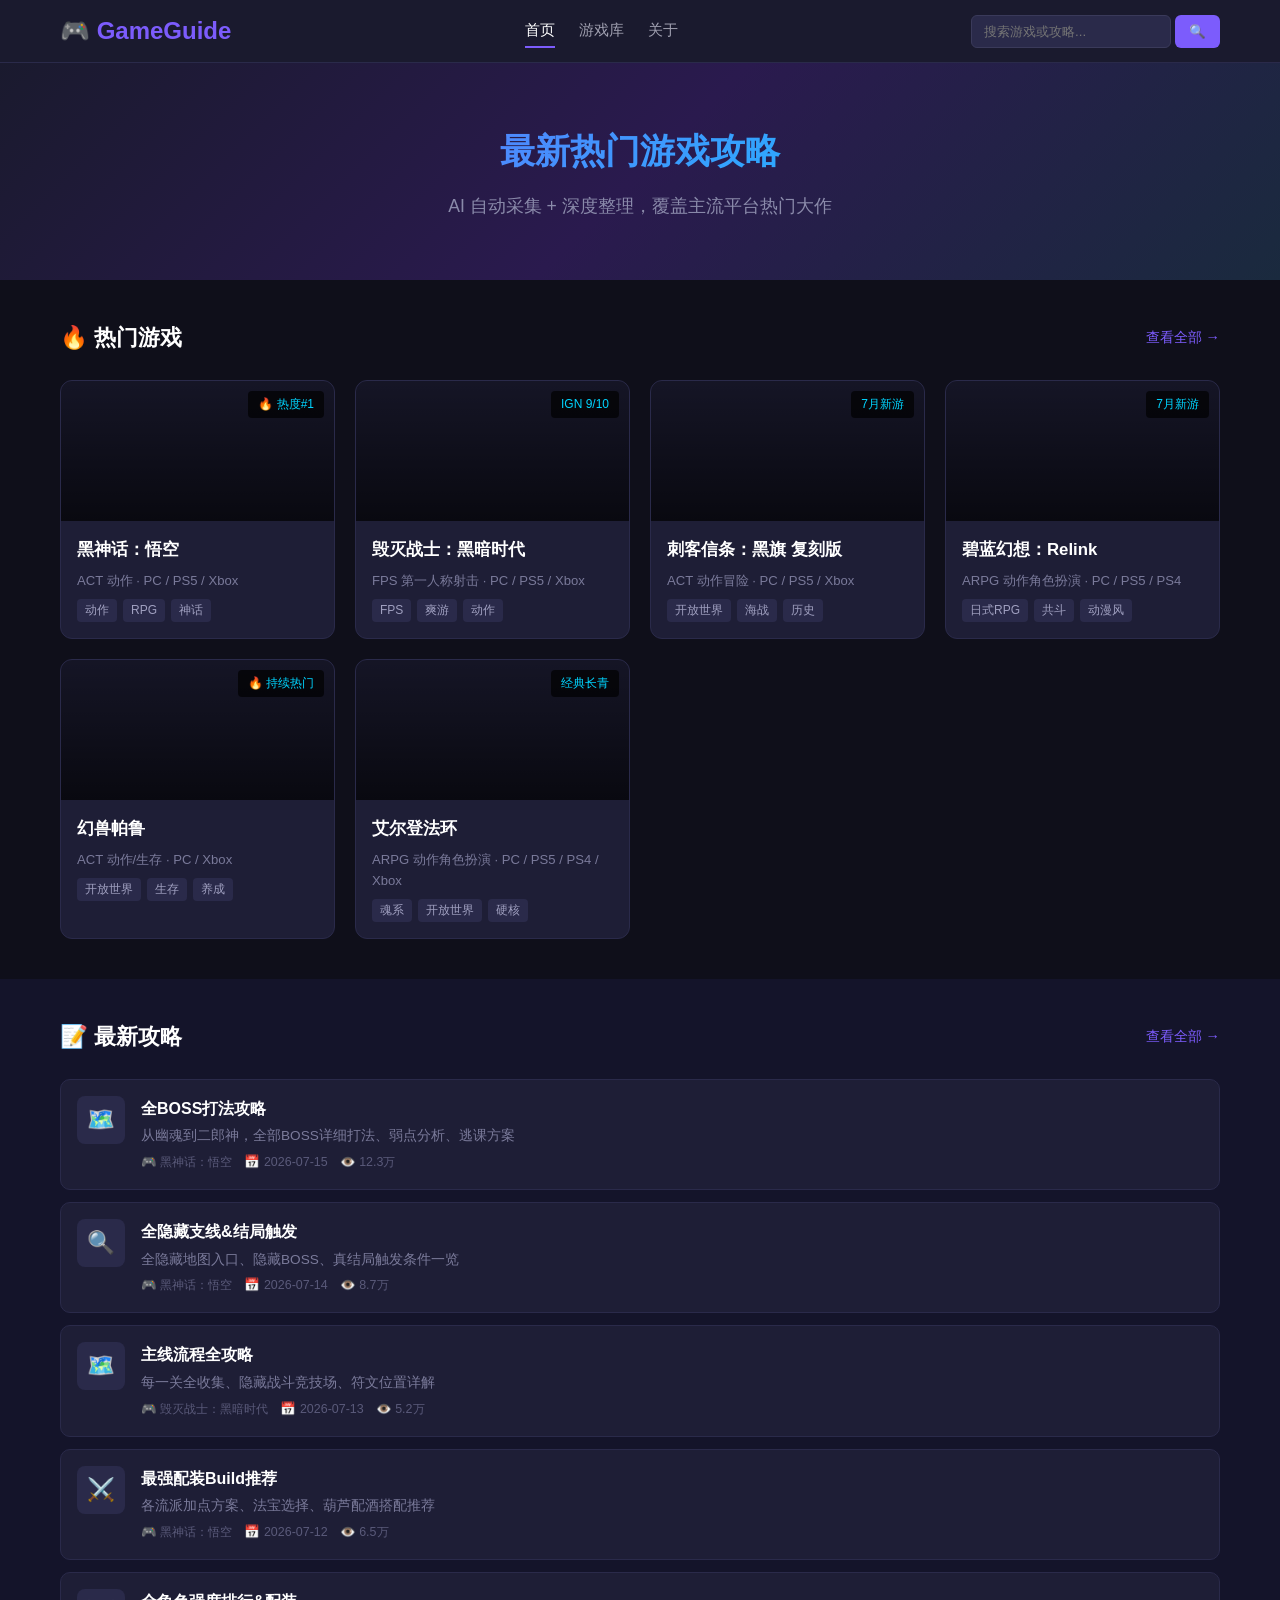
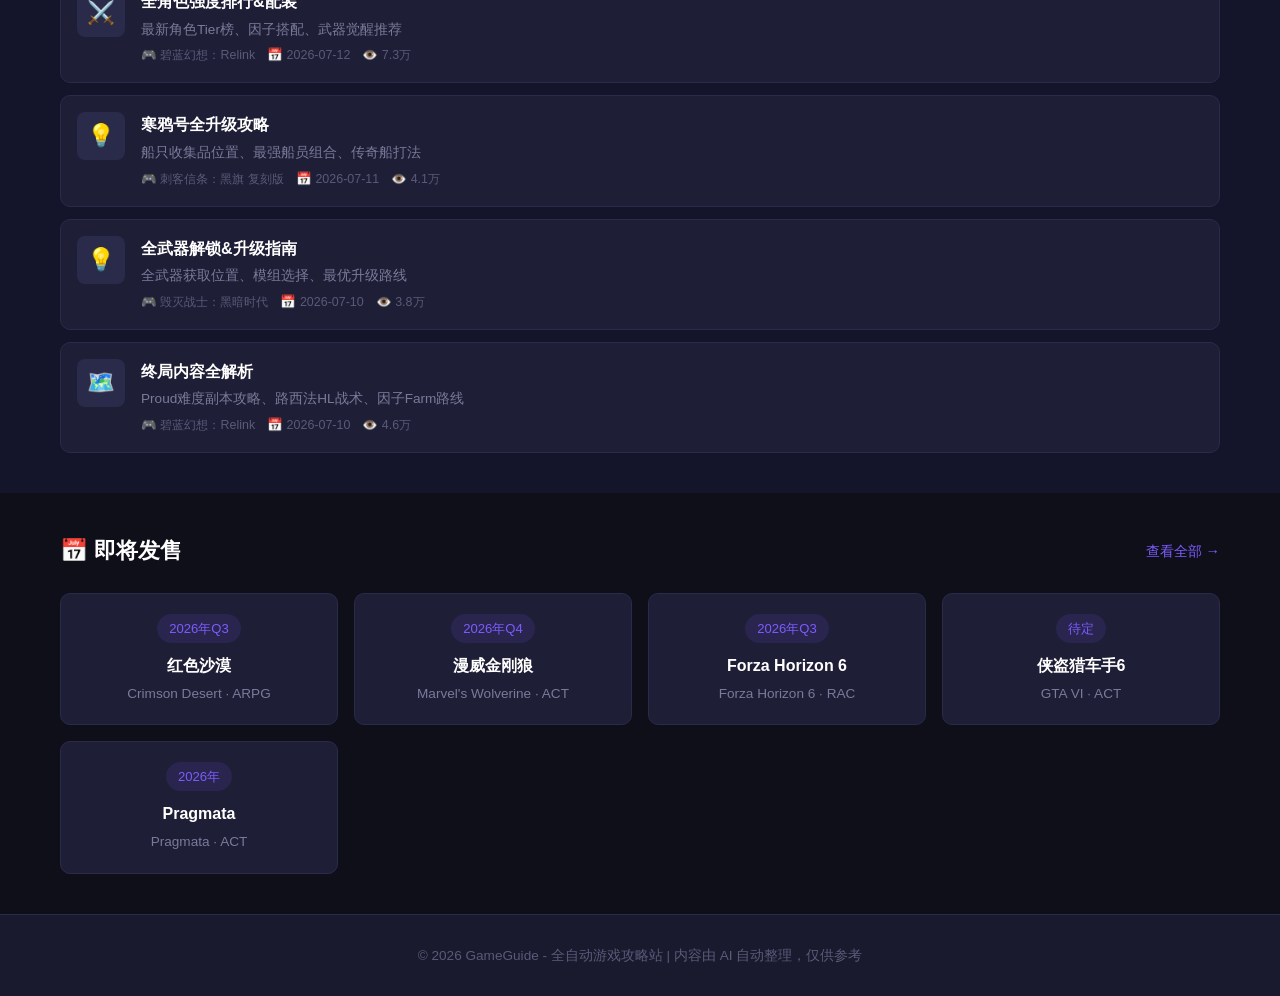
==== index.html @ f9857c29 "🎮 初始化 GameGuide 全自动攻略站 Demo" ====
<!DOCTYPE html>
<html lang="zh-CN">
<head>
  <meta charset="UTF-8">
  <meta name="viewport" content="width=device-width, initial-scale=1.0">
  <title>GameGuide - 全自动游戏攻略站</title>
  <link rel="stylesheet" href="css/style.css">
</head>
<body>
  <!-- 导航 -->
  <header class="header">
    <div class="container">
      <a href="/" class="logo">🎮 GameGuide</a>
      <nav class="nav">
        <a href="/" class="active">首页</a>
        <a href="games.html">游戏库</a>
        <a href="about.html">关于</a>
      </nav>
      <div class="search-box">
        <input type="text" id="searchInput" placeholder="搜索游戏或攻略..." onkeydown="if(event.key==='Enter') searchGame()">
        <button onclick="searchGame()">🔍</button>
      </div>
    </div>
  </header>

  <!-- Hero -->
  <section class="hero">
    <div class="container">
      <h1>最新热门游戏攻略</h1>
      <p>AI 自动采集 + 深度整理，覆盖主流平台热门大作</p>
    </div>
  </section>

  <!-- 热门游戏 -->
  <section class="section">
    <div class="container">
      <div class="section-header">
        <h2>🔥 热门游戏</h2>
        <a href="games.html" class="more">查看全部 →</a>
      </div>
      <div class="game-grid" id="hotGames">
        <!-- JS动态加载 -->
      </div>
    </div>
  </section>

  <!-- 最新攻略 -->
  <section class="section bg-alt">
    <div class="container">
      <div class="section-header">
        <h2>📝 最新攻略</h2>
        <a href="games.html" class="more">查看全部 →</a>
      </div>
      <div class="guide-list" id="latestGuides">
        <!-- JS动态加载 -->
      </div>
    </div>
  </section>

  <!-- 近期发售 -->
  <section class="section">
    <div class="container">
      <div class="section-header">
        <h2>📅 即将发售</h2>
        <a href="games.html" class="more">查看全部 →</a>
      </div>
      <div class="upcoming-grid" id="upcomingGames">
        <!-- JS动态加载 -->
      </div>
    </div>
  </section>

  <footer class="footer">
    <div class="container">
      <p>© 2026 GameGuide - 全自动游戏攻略站 | 内容由 AI 自动整理，仅供参考</p>
    </div>
  </footer>

  <script src="js/data.js"></script>
  <script src="js/app.js"></script>
</body>
</html>
---- css/style.css ----
/* ===== 基础重置 ===== */
* { margin: 0; padding: 0; box-sizing: border-box; }
body { font-family: -apple-system, BlinkMacSystemFont, 'Segoe UI', Roboto, sans-serif; background: #0f0f1a; color: #e0e0e0; line-height: 1.6; }
a { color: #7c5cfc; text-decoration: none; }
a:hover { color: #9b7fff; }
.container { max-width: 1200px; margin: 0 auto; padding: 0 20px; }
img { max-width: 100%; height: auto; }

/* ===== 头部导航 ===== */
.header { background: #1a1a2e; border-bottom: 1px solid #2a2a4a; position: sticky; top: 0; z-index: 100; }
.header .container { display: flex; align-items: center; justify-content: space-between; padding: 12px 20px; }
.logo { font-size: 1.5rem; font-weight: 700; color: #7c5cfc !important; }
.nav { display: flex; gap: 24px; }
.nav a { color: #a0a0b0; font-size: 0.95rem; padding: 4px 0; border-bottom: 2px solid transparent; transition: 0.2s; }
.nav a:hover, .nav a.active { color: #fff; border-bottom-color: #7c5cfc; }
.search-box { display: flex; gap: 4px; }
.search-box input { background: #2a2a4a; border: 1px solid #3a3a5a; border-radius: 6px; padding: 8px 12px; color: #fff; width: 200px; outline: none; }
.search-box input:focus { border-color: #7c5cfc; }
.search-box button { background: #7c5cfc; border: none; border-radius: 6px; padding: 8px 14px; color: #fff; cursor: pointer; }

/* ===== Hero ===== */
.hero { background: linear-gradient(135deg, #1a1a2e 0%, #2a1a4e 50%, #1a2a3e 100%); padding: 60px 0; text-align: center; }
.hero h1 { font-size: 2.2rem; margin-bottom: 12px; background: linear-gradient(135deg, #7c5cfc, #00d4ff); -webkit-background-clip: text; -webkit-text-fill-color: transparent; }
.hero p { color: #8a8aaa; font-size: 1.1rem; }

/* ===== Section ===== */
.section { padding: 40px 0; }
.bg-alt { background: #14142a; }
.section-header { display: flex; justify-content: space-between; align-items: center; margin-bottom: 24px; }
.section-header h2 { font-size: 1.4rem; color: #fff; }
.more { color: #7c5cfc; font-size: 0.9rem; }

/* ===== 游戏卡片网格 ===== */
.game-grid { display: grid; grid-template-columns: repeat(auto-fill, minmax(260px, 1fr)); gap: 20px; }
.game-card { background: #1e1e36; border-radius: 12px; overflow: hidden; transition: transform 0.2s, box-shadow 0.2s; cursor: pointer; border: 1px solid #2a2a4a; }
.game-card:hover { transform: translateY(-4px); box-shadow: 0 8px 30px rgba(124, 92, 252, 0.15); }
.game-card .card-img { height: 140px; background-size: cover; background-position: center; position: relative; }
.game-card .card-badge { position: absolute; top: 10px; right: 10px; background: rgba(0,0,0,0.7); padding: 4px 10px; border-radius: 4px; font-size: 0.75rem; color: #00d4ff; }
.game-card .card-body { padding: 16px; }
.game-card .card-body h3 { font-size: 1.05rem; margin-bottom: 6px; color: #fff; }
.game-card .card-body .meta { font-size: 0.82rem; color: #7a7a9a; margin-bottom: 8px; }
.game-card .card-body .tags { display: flex; gap: 6px; flex-wrap: wrap; }
.game-card .card-body .tags span { background: #2a2a4a; padding: 2px 8px; border-radius: 4px; font-size: 0.75rem; color: #a0a0c0; }

/* ===== 攻略列表 ===== */
.guide-list { display: flex; flex-direction: column; gap: 12px; }
.guide-item { display: flex; gap: 16px; background: #1e1e36; border-radius: 10px; padding: 16px; border: 1px solid #2a2a4a; transition: 0.2s; cursor: pointer; }
.guide-item:hover { border-color: #7c5cfc; }
.guide-item .guide-icon { width: 48px; height: 48px; border-radius: 8px; display: flex; align-items: center; justify-content: center; font-size: 1.4rem; flex-shrink: 0; }
.guide-item .guide-info { flex: 1; }
.guide-item .guide-info h3 { font-size: 1rem; color: #fff; margin-bottom: 4px; }
.guide-item .guide-info p { font-size: 0.85rem; color: #7a7a9a; }
.guide-item .guide-info .guide-meta { display: flex; gap: 12px; margin-top: 6px; font-size: 0.78rem; color: #5a5a7a; }

/* ===== 即将发售 ===== */
.upcoming-grid { display: grid; grid-template-columns: repeat(auto-fill, minmax(220px, 1fr)); gap: 16px; }
.upcoming-card { background: #1e1e36; border-radius: 10px; padding: 20px; text-align: center; border: 1px solid #2a2a4a; }
.upcoming-card .date { display: inline-block; background: #7c5cfc20; color: #7c5cfc; padding: 4px 12px; border-radius: 20px; font-size: 0.82rem; margin-bottom: 10px; }
.upcoming-card h3 { font-size: 1rem; color: #fff; margin-bottom: 4px; }
.upcoming-card p { font-size: 0.85rem; color: #7a7a9a; }

/* ===== 详情页 ===== */
.guide-detail { padding: 40px 0; }
.guide-detail .back { display: inline-block; margin-bottom: 20px; color: #7a7a9a; }
.guide-detail .back:hover { color: #7c5cfc; }
.guide-detail h1 { font-size: 2rem; color: #fff; margin-bottom: 16px; }
.guide-detail .detail-meta { display: flex; gap: 16px; margin-bottom: 24px; color: #7a7a9a; font-size: 0.9rem; }
.guide-detail .content { font-size: 1rem; line-height: 1.8; }
.guide-detail .content h2 { font-size: 1.3rem; color: #fff; margin: 28px 0 12px; padding-bottom: 8px; border-bottom: 1px solid #2a2a4a; }
.guide-detail .content h3 { font-size: 1.1rem; color: #d0d0f0; margin: 20px 0 10px; }
.guide-detail .content p { margin-bottom: 12px; }
.guide-detail .content ul, .guide-detail .content ol { margin: 8px 0 16px 20px; }
.guide-detail .content li { margin-bottom: 6px; }
.guide-detail .content .tip { background: #1e2a3e; border-left: 3px solid #00d4ff; padding: 12px 16px; border-radius: 0 8px 8px 0; margin: 16px 0; }
.guide-detail .content .tip strong { color: #00d4ff; }
.guide-detail .content .warning { background: #2e1a1a; border-left: 3px solid #ff4444; padding: 12px 16px; border-radius: 0 8px 8px 0; margin: 16px 0; }
.guide-detail .content .warning strong { color: #ff4444; }

/* ===== 游戏详情页 ===== */
.game-detail { padding: 40px 0; }
.game-detail .game-header { display: flex; gap: 30px; margin-bottom: 30px; }
.game-detail .game-header .info { flex: 1; }
.game-detail .game-header .info h1 { font-size: 2rem; color: #fff; margin-bottom: 8px; }
.game-detail .game-header .info .game-meta { color: #7a7a9a; font-size: 0.9rem; margin-bottom: 12px; }
.game-detail .game-header .info .game-tags { display: flex; gap: 8px; flex-wrap: wrap; margin-bottom: 16px; }
.game-detail .game-header .info .game-tags span { background: #2a2a4a; padding: 4px 12px; border-radius: 6px; font-size: 0.82rem; color: #a0a0c0; }
.game-detail .game-header .cover { width: 280px; height: 160px; border-radius: 12px; background-size: cover; background-position: center; flex-shrink: 0; }
.game-detail .guide-list { margin-top: 20px; }

/* ===== 游戏库页 ===== */
.games-page { padding: 40px 0; }
.games-page .page-header { margin-bottom: 30px; }
.games-page .page-header h1 { font-size: 1.8rem; color: #fff; margin-bottom: 8px; }

/* ===== Footer ===== */
.footer { background: #1a1a2e; border-top: 1px solid #2a2a4a; padding: 30px 0; text-align: center; color: #5a5a7a; font-size: 0.85rem; }

/* ===== 响应式 ===== */
@media (max-width: 768px) {
  .header .container { flex-wrap: wrap; gap: 12px; }
  .search-box input { width: 140px; }
  .nav { order: 3; width: 100%; justify-content: center; }
  .hero h1 { font-size: 1.5rem; }
  .game-grid { grid-template-columns: repeat(auto-fill, minmax(200px, 1fr)); }
  .game-detail .game-header { flex-direction: column; }
  .game-detail .game-header .cover { width: 100%; height: 200px; }
}
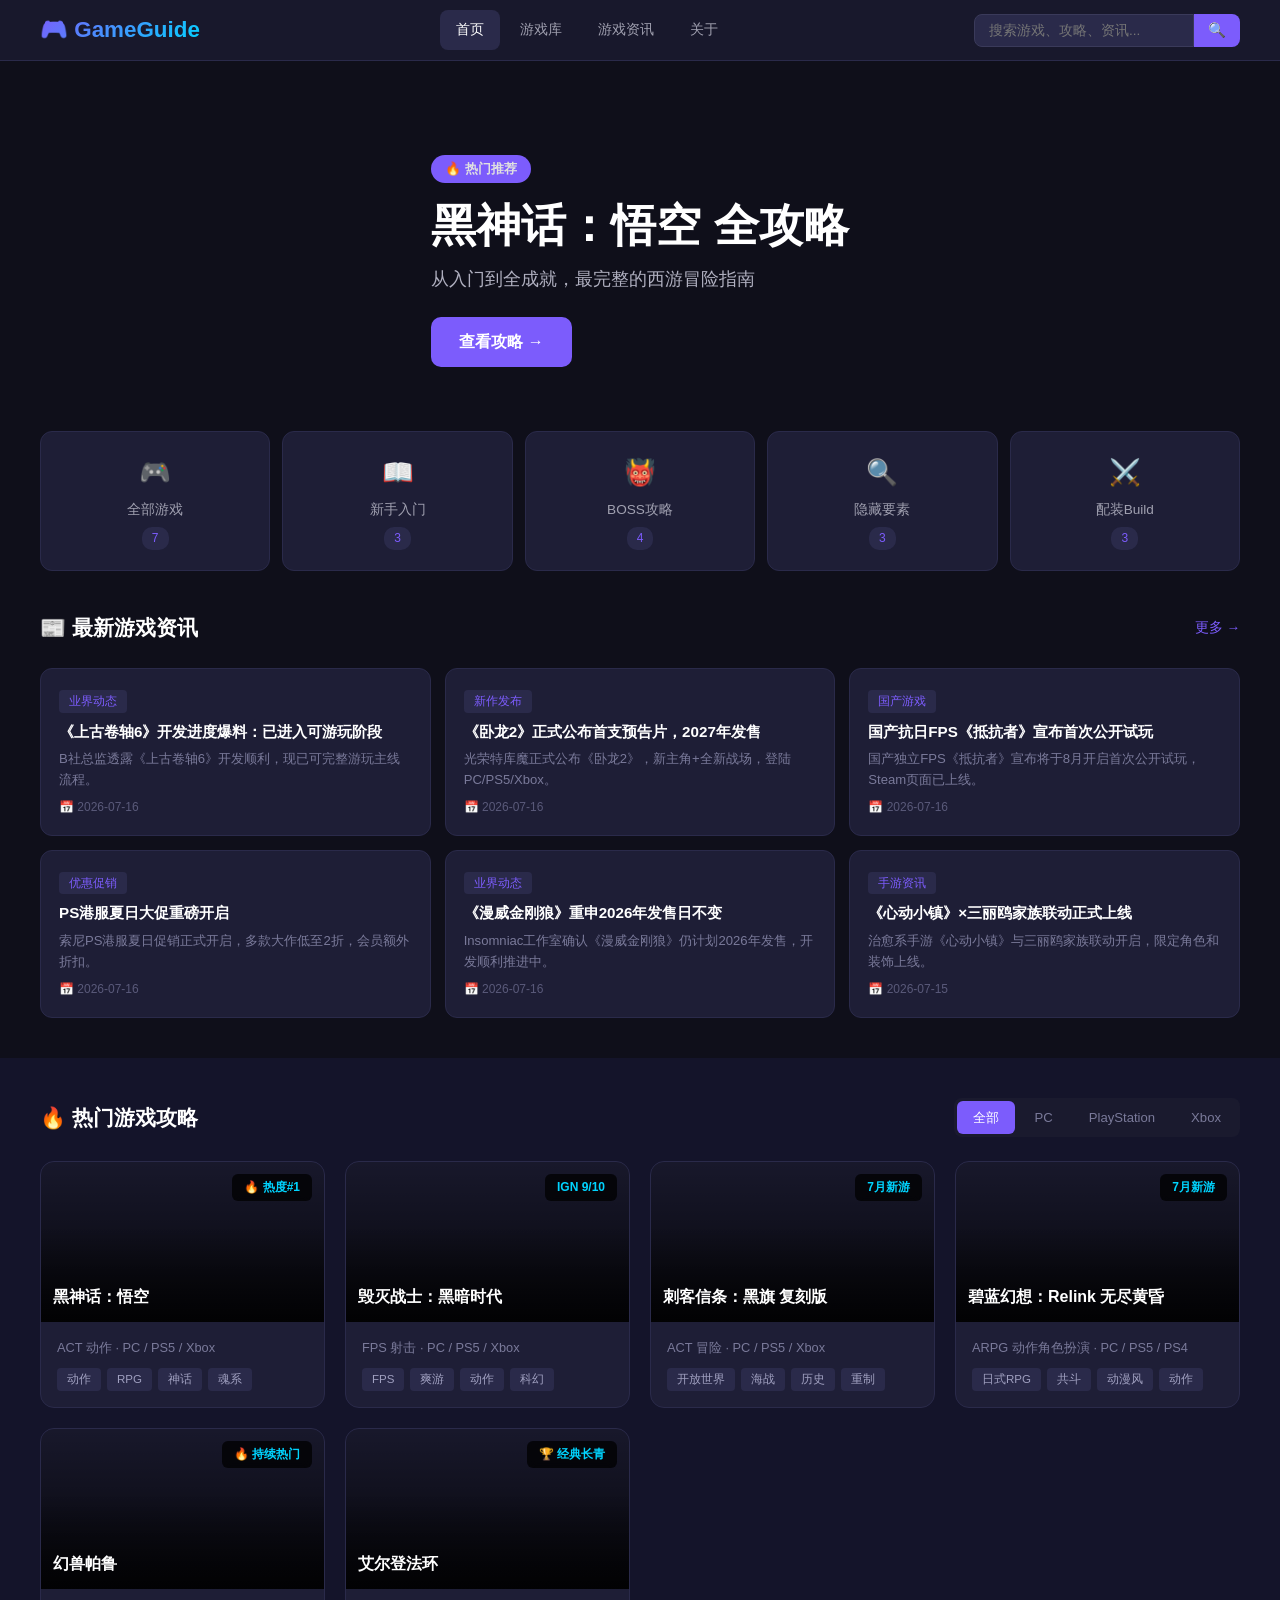
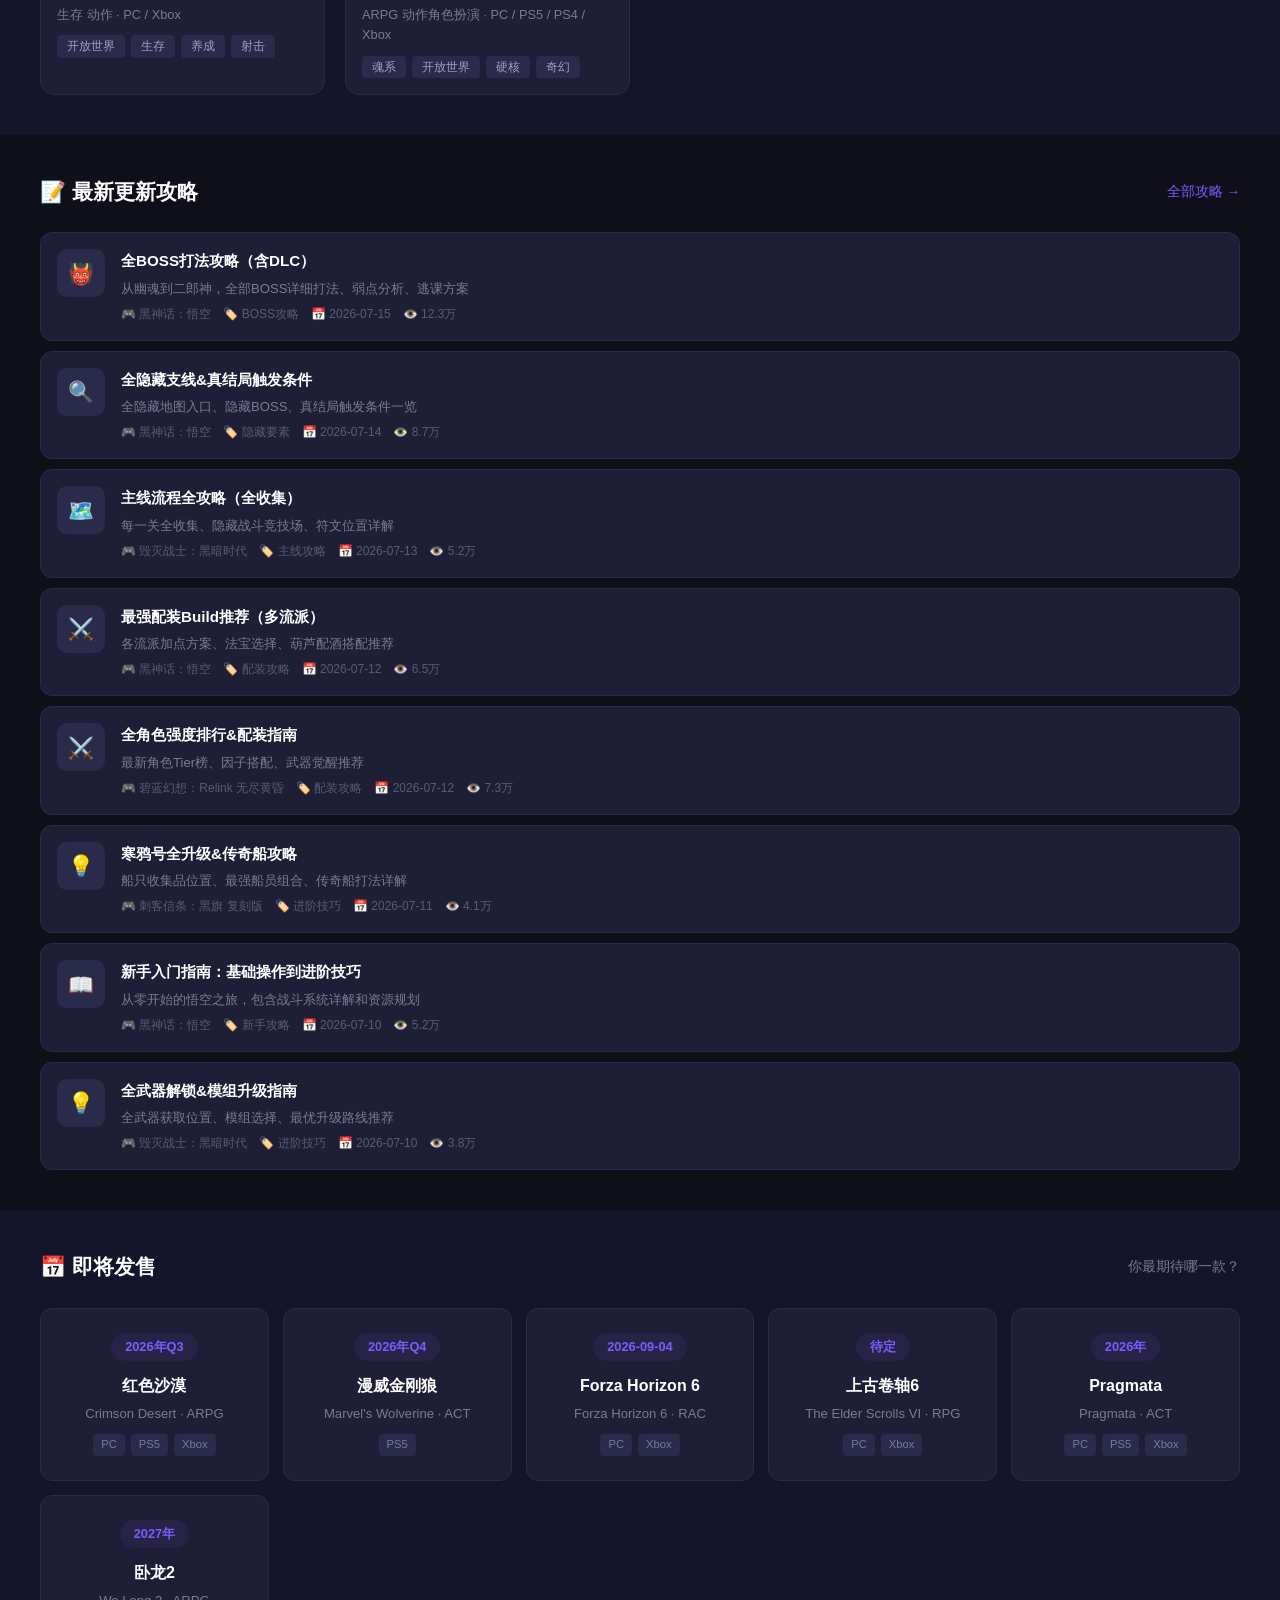
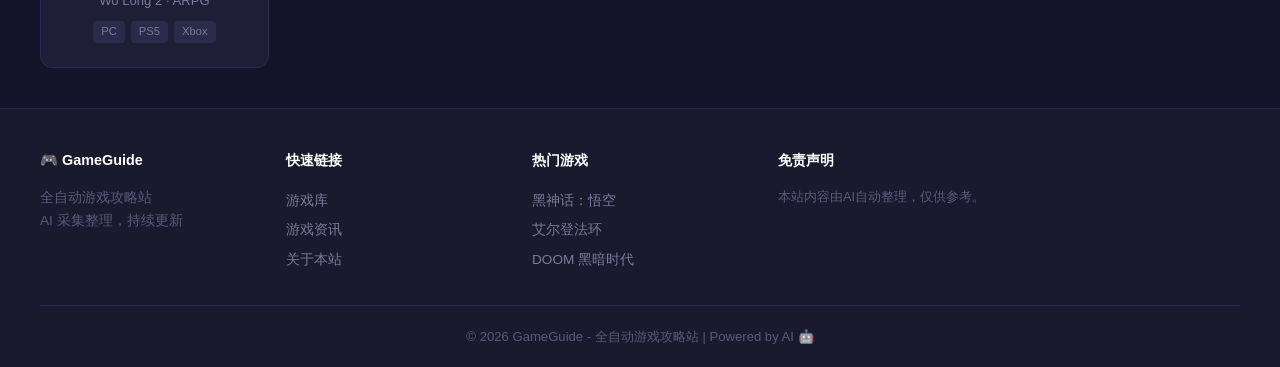
==== commit 8b0c2bf7: "大升级：新增Banner轮播、游戏资讯、平台筛选、底部导航、移动端菜单、多种攻略模板、目录功能、优化UI" ====
--- a/index.html
+++ b/index.html
@@ -7,72 +7,134 @@
   <link rel="stylesheet" href="css/style.css">
 </head>
 <body>
-  <!-- 导航 -->
+  <!-- 顶部导航 -->
   <header class="header">
     <div class="container">
       <a href="/" class="logo">🎮 GameGuide</a>
       <nav class="nav">
-        <a href="/" class="active">首页</a>
+        <a href="index.html" class="active">首页</a>
         <a href="games.html">游戏库</a>
+        <a href="news.html">游戏资讯</a>
         <a href="about.html">关于</a>
       </nav>
       <div class="search-box">
-        <input type="text" id="searchInput" placeholder="搜索游戏或攻略..." onkeydown="if(event.key==='Enter') searchGame()">
+        <input type="text" id="searchInput" placeholder="搜索游戏、攻略、资讯..." onkeydown="if(event.key==='Enter') searchGame()">
         <button onclick="searchGame()">🔍</button>
       </div>
+      <button class="menu-toggle" onclick="toggleMenu()">☰</button>
     </div>
   </header>
 
-  <!-- Hero -->
-  <section class="hero">
+  <!-- HERO BANNER - 首屏大图 -->
+  <section class="hero-banner" id="heroBanner">
     <div class="container">
-      <h1>最新热门游戏攻略</h1>
-      <p>AI 自动采集 + 深度整理，覆盖主流平台热门大作</p>
+      <div class="hero-content">
+        <div class="hero-tag">🔥 热门推荐</div>
+        <h1 id="heroTitle">黑神话：悟空 全攻略</h1>
+        <p id="heroDesc">从入门到全成就，最完整的西游冒险指南</p>
+        <a class="hero-btn" id="heroLink" href="game.html?id=wukong">查看攻略 →</a>
+      </div>
+    </div>
+  </section>
+
+  <!-- 快捷入口 -->
+  <section class="quick-links">
+    <div class="container">
+      <div class="quick-grid" id="quickLinks">
+        <a href="games.html" class="quick-item"><span class="qi-icon">🎮</span><span class="qi-label">全部游戏</span><span class="qi-count" id="totalGames">0</span></a>
+        <a href="javascript:void(0)" class="quick-item" onclick="filterGuides('新手攻略')"><span class="qi-icon">📖</span><span class="qi-label">新手入门</span><span class="qi-count" id="totalNewbie">0</span></a>
+        <a href="javascript:void(0)" class="quick-item" onclick="filterGuides('BOSS攻略')"><span class="qi-icon">👹</span><span class="qi-label">BOSS攻略</span><span class="qi-count" id="totalBoss">0</span></a>
+        <a href="javascript:void(0)" class="quick-item" onclick="filterGuides('隐藏要素')"><span class="qi-icon">🔍</span><span class="qi-label">隐藏要素</span><span class="qi-count" id="totalHidden">0</span></a>
+        <a href="javascript:void(0)" class="quick-item" onclick="filterGuides('配装攻略')"><span class="qi-icon">⚔️</span><span class="qi-label">配装Build</span><span class="qi-count" id="totalBuild">0</span></a>
+      </div>
+    </div>
+  </section>
+
+  <!-- 最新资讯 -->
+  <section class="section">
+    <div class="container">
+      <div class="section-header">
+        <h2>📰 最新游戏资讯</h2>
+        <a href="news.html" class="more">更多 →</a>
+      </div>
+      <div class="news-carousel" id="newsList">
+        <!-- JS动态 -->
+      </div>
     </div>
   </section>
 
   <!-- 热门游戏 -->
-  <section class="section">
+  <section class="section bg-alt">
     <div class="container">
       <div class="section-header">
-        <h2>🔥 热门游戏</h2>
-        <a href="games.html" class="more">查看全部 →</a>
+        <h2>🔥 热门游戏攻略</h2>
+        <div class="tab-bar" id="platformTabs">
+          <span class="tab active" onclick="switchTab(this,'all')">全部</span>
+          <span class="tab" onclick="switchTab(this,'pc')">PC</span>
+          <span class="tab" onclick="switchTab(this,'ps')">PlayStation</span>
+          <span class="tab" onclick="switchTab(this,'xbox')">Xbox</span>
+        </div>
       </div>
       <div class="game-grid" id="hotGames">
-        <!-- JS动态加载 -->
+        <!-- JS动态 -->
       </div>
     </div>
   </section>
 
   <!-- 最新攻略 -->
-  <section class="section bg-alt">
+  <section class="section">
     <div class="container">
       <div class="section-header">
-        <h2>📝 最新攻略</h2>
-        <a href="games.html" class="more">查看全部 →</a>
+        <h2>📝 最新更新攻略</h2>
+        <a href="games.html" class="more">全部攻略 →</a>
       </div>
       <div class="guide-list" id="latestGuides">
-        <!-- JS动态加载 -->
+        <!-- JS动态 -->
       </div>
     </div>
   </section>
 
-  <!-- 近期发售 -->
-  <section class="section">
+  <!-- 即将发售 -->
+  <section class="section bg-alt">
     <div class="container">
       <div class="section-header">
         <h2>📅 即将发售</h2>
-        <a href="games.html" class="more">查看全部 →</a>
+        <span class="more" style="color:#7a7a9a;">你最期待哪一款？</span>
       </div>
       <div class="upcoming-grid" id="upcomingGames">
-        <!-- JS动态加载 -->
+        <!-- JS动态 -->
       </div>
     </div>
   </section>
 
+  <!-- 底部信息 -->
   <footer class="footer">
     <div class="container">
-      <p>© 2026 GameGuide - 全自动游戏攻略站 | 内容由 AI 自动整理，仅供参考</p>
+      <div class="footer-grid">
+        <div class="footer-col">
+          <h4>🎮 GameGuide</h4>
+          <p>全自动游戏攻略站<br>AI 采集整理，持续更新</p>
+        </div>
+        <div class="footer-col">
+          <h4>快速链接</h4>
+          <a href="games.html">游戏库</a>
+          <a href="news.html">游戏资讯</a>
+          <a href="about.html">关于本站</a>
+        </div>
+        <div class="footer-col">
+          <h4>热门游戏</h4>
+          <a href="game.html?id=wukong">黑神话：悟空</a>
+          <a href="game.html?id=elden-ring">艾尔登法环</a>
+          <a href="game.html?id=doom-tda">DOOM 黑暗时代</a>
+        </div>
+        <div class="footer-col">
+          <h4>免责声明</h4>
+          <p style="font-size:0.8rem;color:#5a5a7a;">本站内容由AI自动整理，仅供参考。</p>
+        </div>
+      </div>
+      <div class="footer-bottom">
+        <p>© 2026 GameGuide - 全自动游戏攻略站 | Powered by AI 🤖</p>
+      </div>
     </div>
   </footer>
 
--- a/css/style.css
+++ b/css/style.css
@@ -1,107 +1,189 @@
 /* ===== 基础重置 ===== */
 * { margin: 0; padding: 0; box-sizing: border-box; }
-body { font-family: -apple-system, BlinkMacSystemFont, 'Segoe UI', Roboto, sans-serif; background: #0f0f1a; color: #e0e0e0; line-height: 1.6; }
-a { color: #7c5cfc; text-decoration: none; }
+body { font-family: -apple-system, BlinkMacSystemFont, 'Segoe UI', Roboto, 'PingFang SC', 'Microsoft YaHei', sans-serif; background: #0f0f1a; color: #e0e0e0; line-height: 1.6; }
+a { color: #7c5cfc; text-decoration: none; transition: 0.2s; }
 a:hover { color: #9b7fff; }
-.container { max-width: 1200px; margin: 0 auto; padding: 0 20px; }
+.container { max-width: 1240px; margin: 0 auto; padding: 0 20px; }
 img { max-width: 100%; height: auto; }
+::selection { background: #7c5cfc40; color: #fff; }
 
 /* ===== 头部导航 ===== */
-.header { background: #1a1a2e; border-bottom: 1px solid #2a2a4a; position: sticky; top: 0; z-index: 100; }
-.header .container { display: flex; align-items: center; justify-content: space-between; padding: 12px 20px; }
-.logo { font-size: 1.5rem; font-weight: 700; color: #7c5cfc !important; }
-.nav { display: flex; gap: 24px; }
-.nav a { color: #a0a0b0; font-size: 0.95rem; padding: 4px 0; border-bottom: 2px solid transparent; transition: 0.2s; }
-.nav a:hover, .nav a.active { color: #fff; border-bottom-color: #7c5cfc; }
-.search-box { display: flex; gap: 4px; }
-.search-box input { background: #2a2a4a; border: 1px solid #3a3a5a; border-radius: 6px; padding: 8px 12px; color: #fff; width: 200px; outline: none; }
+.header { background: rgba(26, 26, 46, 0.95); backdrop-filter: blur(10px); border-bottom: 1px solid #2a2a4a; position: sticky; top: 0; z-index: 100; }
+.header .container { display: flex; align-items: center; justify-content: space-between; padding: 0 20px; height: 60px; }
+.logo { font-size: 1.4rem; font-weight: 800; background: linear-gradient(135deg, #7c5cfc, #00d4ff); -webkit-background-clip: text; -webkit-text-fill-color: transparent; }
+.nav { display: flex; gap: 4px; }
+.nav a { color: #a0a0b0; font-size: 0.9rem; padding: 8px 16px; border-radius: 8px; transition: 0.2s; }
+.nav a:hover, .nav a.active { background: #2a2a4a; color: #fff; }
+.search-box { display: flex; gap: 0; }
+.search-box input { background: #2a2a4a; border: 1px solid #3a3a5a; border-radius: 8px 0 0 8px; padding: 8px 14px; color: #fff; width: 220px; outline: none; font-size: 0.85rem; }
 .search-box input:focus { border-color: #7c5cfc; }
-.search-box button { background: #7c5cfc; border: none; border-radius: 6px; padding: 8px 14px; color: #fff; cursor: pointer; }
+.search-box button { background: #7c5cfc; border: none; border-radius: 0 8px 8px 0; padding: 8px 14px; color: #fff; cursor: pointer; font-size: 0.9rem; }
+.menu-toggle { display: none; background: none; border: none; color: #fff; font-size: 1.4rem; cursor: pointer; }
 
-/* ===== Hero ===== */
-.hero { background: linear-gradient(135deg, #1a1a2e 0%, #2a1a4e 50%, #1a2a3e 100%); padding: 60px 0; text-align: center; }
-.hero h1 { font-size: 2.2rem; margin-bottom: 12px; background: linear-gradient(135deg, #7c5cfc, #00d4ff); -webkit-background-clip: text; -webkit-text-fill-color: transparent; }
-.hero p { color: #8a8aaa; font-size: 1.1rem; }
+/* ===== HERO 大图 ===== */
+.hero-banner { position: relative; min-height: 400px; display: flex; align-items: center; background-size: cover; background-position: center; }
+.hero-banner::before { content: ''; position: absolute; inset: 0; background: linear-gradient(90deg, rgba(15,15,26,0.95) 0%, rgba(15,15,26,0.6) 50%, rgba(15,15,26,0.3) 100%); }
+.hero-content { position: relative; z-index: 1; max-width: 600px; padding: 60px 0; }
+.hero-tag { display: inline-block; background: #7c5cfc; padding: 4px 14px; border-radius: 20px; font-size: 0.8rem; font-weight: 600; margin-bottom: 16px; }
+.hero-content h1 { font-size: 2.8rem; font-weight: 800; color: #fff; margin-bottom: 12px; line-height: 1.2; }
+.hero-content p { font-size: 1.1rem; color: #b0b0c0; margin-bottom: 24px; }
+.hero-btn { display: inline-block; background: #7c5cfc; color: #fff !important; padding: 12px 28px; border-radius: 10px; font-weight: 600; font-size: 1rem; transition: 0.2s; }
+.hero-btn:hover { background: #6a4ae0; transform: translateY(-2px); box-shadow: 0 8px 24px rgba(124,92,252,0.3); }
+
+/* ===== 快捷入口 ===== */
+.quick-links { margin-top: -30px; position: relative; z-index: 2; }
+.quick-grid { display: grid; grid-template-columns: repeat(5, 1fr); gap: 12px; }
+.quick-item { background: #1e1e36; border: 1px solid #2a2a4a; border-radius: 12px; padding: 20px; text-align: center; transition: 0.2s; cursor: pointer; color: #a0a0b0 !important; }
+.quick-item:hover { border-color: #7c5cfc; transform: translateY(-2px); background: #22224a; }
+.qi-icon { display: block; font-size: 1.6rem; margin-bottom: 6px; }
+.qi-label { display: block; font-size: 0.85rem; font-weight: 500; }
+.qi-count { display: inline-block; margin-top: 6px; background: #2a2a4a; padding: 2px 10px; border-radius: 10px; font-size: 0.75rem; color: #7c5cfc; }
 
 /* ===== Section ===== */
 .section { padding: 40px 0; }
 .bg-alt { background: #14142a; }
-.section-header { display: flex; justify-content: space-between; align-items: center; margin-bottom: 24px; }
-.section-header h2 { font-size: 1.4rem; color: #fff; }
-.more { color: #7c5cfc; font-size: 0.9rem; }
+.section-header { display: flex; justify-content: space-between; align-items: center; margin-bottom: 24px; flex-wrap: wrap; gap: 12px; }
+.section-header h2 { font-size: 1.3rem; font-weight: 700; color: #fff; }
+.more { color: #7c5cfc; font-size: 0.85rem; font-weight: 500; }
 
-/* ===== 游戏卡片网格 ===== */
-.game-grid { display: grid; grid-template-columns: repeat(auto-fill, minmax(260px, 1fr)); gap: 20px; }
-.game-card { background: #1e1e36; border-radius: 12px; overflow: hidden; transition: transform 0.2s, box-shadow 0.2s; cursor: pointer; border: 1px solid #2a2a4a; }
-.game-card:hover { transform: translateY(-4px); box-shadow: 0 8px 30px rgba(124, 92, 252, 0.15); }
-.game-card .card-img { height: 140px; background-size: cover; background-position: center; position: relative; }
-.game-card .card-badge { position: absolute; top: 10px; right: 10px; background: rgba(0,0,0,0.7); padding: 4px 10px; border-radius: 4px; font-size: 0.75rem; color: #00d4ff; }
+/* ===== 平台Tab ===== */
+.tab-bar { display: flex; gap: 4px; background: #1a1a2e; border-radius: 8px; padding: 3px; }
+.tab { padding: 6px 16px; border-radius: 6px; font-size: 0.82rem; color: #7a7a9a; cursor: pointer; transition: 0.2s; }
+.tab.active, .tab:hover { background: #7c5cfc; color: #fff; }
+
+/* ===== 游戏卡片 ===== */
+.game-grid { display: grid; grid-template-columns: repeat(auto-fill, minmax(280px, 1fr)); gap: 20px; }
+.game-card { background: #1e1e36; border-radius: 14px; overflow: hidden; transition: 0.25s; cursor: pointer; border: 1px solid #2a2a4a; }
+.game-card:hover { transform: translateY(-5px); box-shadow: 0 12px 40px rgba(124,92,252,0.12); border-color: #7c5cfc40; }
+.game-card .card-img { height: 160px; background-size: cover; background-position: center; position: relative; display: flex; align-items: flex-end; padding: 12px; }
+.game-card .card-img::after { content: ''; position: absolute; inset: 0; background: linear-gradient(0deg, rgba(0,0,0,0.7) 0%, transparent 60%); }
+.game-card .card-badge { position: absolute; top: 12px; right: 12px; background: rgba(0,0,0,0.75); backdrop-filter: blur(4px); padding: 4px 12px; border-radius: 6px; font-size: 0.75rem; color: #00d4ff; z-index: 1; font-weight: 600; }
+.game-card .card-title { position: relative; z-index: 1; font-size: 1rem; font-weight: 700; color: #fff; }
 .game-card .card-body { padding: 16px; }
-.game-card .card-body h3 { font-size: 1.05rem; margin-bottom: 6px; color: #fff; }
-.game-card .card-body .meta { font-size: 0.82rem; color: #7a7a9a; margin-bottom: 8px; }
+.game-card .card-body .meta { font-size: 0.8rem; color: #7a7a9a; margin-bottom: 10px; }
 .game-card .card-body .tags { display: flex; gap: 6px; flex-wrap: wrap; }
-.game-card .card-body .tags span { background: #2a2a4a; padding: 2px 8px; border-radius: 4px; font-size: 0.75rem; color: #a0a0c0; }
+.game-card .card-body .tags span { background: #2a2a4a; padding: 2px 10px; border-radius: 4px; font-size: 0.72rem; color: #a0a0c0; }
 
 /* ===== 攻略列表 ===== */
-.guide-list { display: flex; flex-direction: column; gap: 12px; }
-.guide-item { display: flex; gap: 16px; background: #1e1e36; border-radius: 10px; padding: 16px; border: 1px solid #2a2a4a; transition: 0.2s; cursor: pointer; }
-.guide-item:hover { border-color: #7c5cfc; }
-.guide-item .guide-icon { width: 48px; height: 48px; border-radius: 8px; display: flex; align-items: center; justify-content: center; font-size: 1.4rem; flex-shrink: 0; }
-.guide-item .guide-info { flex: 1; }
-.guide-item .guide-info h3 { font-size: 1rem; color: #fff; margin-bottom: 4px; }
-.guide-item .guide-info p { font-size: 0.85rem; color: #7a7a9a; }
-.guide-item .guide-info .guide-meta { display: flex; gap: 12px; margin-top: 6px; font-size: 0.78rem; color: #5a5a7a; }
+.guide-list { display: flex; flex-direction: column; gap: 10px; }
+.guide-item { display: flex; gap: 16px; background: #1e1e36; border-radius: 12px; padding: 16px; border: 1px solid #2a2a4a; transition: 0.2s; cursor: pointer; }
+.guide-item:hover { border-color: #7c5cfc; background: #22224a; }
+.guide-item .guide-icon { width: 48px; height: 48px; border-radius: 10px; display: flex; align-items: center; justify-content: center; font-size: 1.3rem; flex-shrink: 0; background: #2a2a4a; }
+.guide-item .guide-info { flex: 1; min-width: 0; }
+.guide-item .guide-info h3 { font-size: 0.95rem; color: #fff; margin-bottom: 4px; white-space: nowrap; overflow: hidden; text-overflow: ellipsis; }
+.guide-item .guide-info p { font-size: 0.82rem; color: #7a7a9a; display: -webkit-box; -webkit-line-clamp: 2; -webkit-box-orient: vertical; overflow: hidden; }
+.guide-item .guide-info .guide-meta { display: flex; gap: 12px; margin-top: 6px; font-size: 0.75rem; color: #5a5a7a; flex-wrap: wrap; }
+
+/* ===== 资讯轮播 ===== */
+.news-carousel { display: grid; grid-template-columns: repeat(auto-fill, minmax(300px, 1fr)); gap: 14px; }
+.news-card { background: #1e1e36; border: 1px solid #2a2a4a; border-radius: 12px; padding: 18px; transition: 0.2s; cursor: pointer; }
+.news-card:hover { border-color: #7c5cfc40; }
+.news-card .news-tag { display: inline-block; background: #2a2a4a; padding: 2px 10px; border-radius: 4px; font-size: 0.72rem; color: #7c5cfc; margin-bottom: 8px; }
+.news-card h3 { font-size: 0.95rem; color: #fff; margin-bottom: 6px; line-height: 1.4; }
+.news-card p { font-size: 0.82rem; color: #7a7a9a; display: -webkit-box; -webkit-line-clamp: 2; -webkit-box-orient: vertical; overflow: hidden; }
+.news-card .news-meta { font-size: 0.75rem; color: #5a5a7a; margin-top: 8px; }
 
 /* ===== 即将发售 ===== */
-.upcoming-grid { display: grid; grid-template-columns: repeat(auto-fill, minmax(220px, 1fr)); gap: 16px; }
-.upcoming-card { background: #1e1e36; border-radius: 10px; padding: 20px; text-align: center; border: 1px solid #2a2a4a; }
-.upcoming-card .date { display: inline-block; background: #7c5cfc20; color: #7c5cfc; padding: 4px 12px; border-radius: 20px; font-size: 0.82rem; margin-bottom: 10px; }
+.upcoming-grid { display: grid; grid-template-columns: repeat(auto-fill, minmax(200px, 1fr)); gap: 14px; }
+.upcoming-card { background: #1e1e36; border: 1px solid #2a2a4a; border-radius: 12px; padding: 24px 20px; text-align: center; transition: 0.2s; }
+.upcoming-card:hover { border-color: #7c5cfc40; transform: translateY(-2px); }
+.upcoming-card .date { display: inline-block; background: #7c5cfc15; color: #7c5cfc; padding: 4px 14px; border-radius: 20px; font-size: 0.8rem; font-weight: 600; margin-bottom: 12px; }
 .upcoming-card h3 { font-size: 1rem; color: #fff; margin-bottom: 4px; }
-.upcoming-card p { font-size: 0.85rem; color: #7a7a9a; }
+.upcoming-card p { font-size: 0.82rem; color: #7a7a9a; }
+.upcoming-card .plat { display: flex; gap: 6px; justify-content: center; margin-top: 10px; }
+.upcoming-card .plat span { background: #2a2a4a; padding: 2px 8px; border-radius: 4px; font-size: 0.7rem; color: #7a7a9a; }
 
 /* ===== 详情页 ===== */
 .guide-detail { padding: 40px 0; }
-.guide-detail .back { display: inline-block; margin-bottom: 20px; color: #7a7a9a; }
+.guide-detail .back { display: inline-flex; align-items: center; gap: 4px; margin-bottom: 20px; color: #7a7a9a; font-size: 0.9rem; }
 .guide-detail .back:hover { color: #7c5cfc; }
-.guide-detail h1 { font-size: 2rem; color: #fff; margin-bottom: 16px; }
-.guide-detail .detail-meta { display: flex; gap: 16px; margin-bottom: 24px; color: #7a7a9a; font-size: 0.9rem; }
-.guide-detail .content { font-size: 1rem; line-height: 1.8; }
-.guide-detail .content h2 { font-size: 1.3rem; color: #fff; margin: 28px 0 12px; padding-bottom: 8px; border-bottom: 1px solid #2a2a4a; }
-.guide-detail .content h3 { font-size: 1.1rem; color: #d0d0f0; margin: 20px 0 10px; }
-.guide-detail .content p { margin-bottom: 12px; }
-.guide-detail .content ul, .guide-detail .content ol { margin: 8px 0 16px 20px; }
-.guide-detail .content li { margin-bottom: 6px; }
-.guide-detail .content .tip { background: #1e2a3e; border-left: 3px solid #00d4ff; padding: 12px 16px; border-radius: 0 8px 8px 0; margin: 16px 0; }
-.guide-detail .content .tip strong { color: #00d4ff; }
-.guide-detail .content .warning { background: #2e1a1a; border-left: 3px solid #ff4444; padding: 12px 16px; border-radius: 0 8px 8px 0; margin: 16px 0; }
-.guide-detail .content .warning strong { color: #ff4444; }
+.guide-detail h1 { font-size: 2rem; font-weight: 800; color: #fff; margin-bottom: 16px; line-height: 1.3; }
+.guide-detail .detail-meta { display: flex; gap: 16px; margin-bottom: 24px; color: #7a7a9a; font-size: 0.85rem; flex-wrap: wrap; }
+.guide-detail .detail-meta span { display: flex; align-items: center; gap: 4px; }
+.guide-detail .content { font-size: 1rem; line-height: 1.85; color: #d0d0e0; }
+.guide-detail .content h2 { font-size: 1.35rem; font-weight: 700; color: #fff; margin: 32px 0 14px; padding-bottom: 10px; border-bottom: 1px solid #2a2a4a; }
+.guide-detail .content h3 { font-size: 1.1rem; font-weight: 600; color: #d0d0f0; margin: 24px 0 10px; }
+.guide-detail .content p { margin-bottom: 14px; }
+.guide-detail .content ul, .guide-detail .content ol { margin: 8px 0 18px 22px; }
+.guide-detail .content li { margin-bottom: 8px; }
+.guide-detail .content li strong { color: #e0e0ff; }
+.guide-detail .content .tip-block { background: #1a2a3e; border-left: 3px solid #00d4ff; padding: 14px 18px; border-radius: 0 10px 10px 0; margin: 18px 0; }
+.guide-detail .content .tip-block strong { color: #00d4ff; }
+.guide-detail .content .warn-block { background: #2e1a1a; border-left: 3px solid #ff5555; padding: 14px 18px; border-radius: 0 10px 10px 0; margin: 18px 0; }
+.guide-detail .content .warn-block strong { color: #ff5555; }
+.guide-detail .content table { width: 100%; border-collapse: collapse; margin: 16px 0; font-size: 0.9rem; }
+.guide-detail .content th { background: #2a2a4a; padding: 10px 14px; text-align: left; color: #a0a0c0; border: 1px solid #3a3a5a; }
+.guide-detail .content td { padding: 10px 14px; border: 1px solid #2a2a4a; }
+.guide-detail .content tr:nth-child(even) td { background: #1a1a30; }
+.guide-detail .toc { background: #1a1a2e; border: 1px solid #2a2a4a; border-radius: 10px; padding: 20px; margin-bottom: 24px; }
+.guide-detail .toc h3 { font-size: 1rem; color: #fff; margin-bottom: 12px; }
+.guide-detail .toc a { display: block; padding: 6px 0; color: #7a7a9a; font-size: 0.9rem; }
+.guide-detail .toc a:hover { color: #7c5cfc; }
+.guide-detail .toc a::before { content: '▸ '; color: #7c5cfc; }
 
-/* ===== 游戏详情页 ===== */
+/* ===== 游戏详情 ===== */
 .game-detail { padding: 40px 0; }
 .game-detail .game-header { display: flex; gap: 30px; margin-bottom: 30px; }
 .game-detail .game-header .info { flex: 1; }
 .game-detail .game-header .info h1 { font-size: 2rem; color: #fff; margin-bottom: 8px; }
-.game-detail .game-header .info .game-meta { color: #7a7a9a; font-size: 0.9rem; margin-bottom: 12px; }
+.game-detail .game-header .info .game-meta { color: #7a7a9a; font-size: 0.85rem; margin-bottom: 12px; }
 .game-detail .game-header .info .game-tags { display: flex; gap: 8px; flex-wrap: wrap; margin-bottom: 16px; }
-.game-detail .game-header .info .game-tags span { background: #2a2a4a; padding: 4px 12px; border-radius: 6px; font-size: 0.82rem; color: #a0a0c0; }
-.game-detail .game-header .cover { width: 280px; height: 160px; border-radius: 12px; background-size: cover; background-position: center; flex-shrink: 0; }
-.game-detail .guide-list { margin-top: 20px; }
+.game-detail .game-header .info .game-tags span { background: #2a2a4a; padding: 4px 12px; border-radius: 6px; font-size: 0.8rem; color: #a0a0c0; }
+.game-detail .game-header .cover { width: 300px; height: 170px; border-radius: 14px; background-size: cover; background-position: center; flex-shrink: 0; position: relative; overflow: hidden; }
+.game-detail .game-header .cover::after { content: ''; position: absolute; inset: 0; background: linear-gradient(0deg, rgba(0,0,0,0.4) 0%, transparent 60%); }
 
 /* ===== 游戏库页 ===== */
 .games-page { padding: 40px 0; }
 .games-page .page-header { margin-bottom: 30px; }
-.games-page .page-header h1 { font-size: 1.8rem; color: #fff; margin-bottom: 8px; }
+.games-page .page-header h1 { font-size: 1.8rem; font-weight: 800; color: #fff; margin-bottom: 8px; }
+.games-page .filter-bar { display: flex; gap: 8px; flex-wrap: wrap; margin-bottom: 24px; }
+.games-page .filter-bar .filter-btn { background: #1e1e36; border: 1px solid #2a2a4a; padding: 8px 18px; border-radius: 8px; color: #a0a0b0; font-size: 0.85rem; cursor: pointer; transition: 0.2s; }
+.games-page .filter-bar .filter-btn:hover, .games-page .filter-bar .filter-btn.active { background: #2a2a4a; border-color: #7c5cfc; color: #fff; }
+
+/* ===== 资讯页 ===== */
+.news-page { padding: 40px 0; }
+
+/* ===== 关于页 ===== */
+.about-page { padding: 60px 0; }
+.about-page h1 { font-size: 1.8rem; color: #fff; margin-bottom: 20px; }
 
 /* ===== Footer ===== */
-.footer { background: #1a1a2e; border-top: 1px solid #2a2a4a; padding: 30px 0; text-align: center; color: #5a5a7a; font-size: 0.85rem; }
+.footer { background: #1a1a2e; border-top: 1px solid #2a2a4a; padding: 40px 0 0; }
+.footer-grid { display: grid; grid-template-columns: repeat(auto-fill, minmax(200px, 1fr)); gap: 30px; margin-bottom: 30px; }
+.footer-col h4 { color: #fff; font-size: 0.9rem; margin-bottom: 14px; }
+.footer-col p { color: #5a5a7a; font-size: 0.85rem; line-height: 1.7; }
+.footer-col a { display: block; color: #7a7a9a; font-size: 0.85rem; padding: 4px 0; }
+.footer-col a:hover { color: #7c5cfc; }
+.footer-bottom { border-top: 1px solid #2a2a4a; padding: 20px 0; text-align: center; color: #5a5a7a; font-size: 0.82rem; }
 
 /* ===== 响应式 ===== */
 @media (max-width: 768px) {
-  .header .container { flex-wrap: wrap; gap: 12px; }
+  .header .container { height: auto; padding: 12px 16px; flex-wrap: wrap; }
+  .nav { display: none; width: 100%; flex-direction: column; padding: 12px 0; gap: 0; }
+  .nav.open { display: flex; }
+  .nav a { padding: 10px 0; }
+  .menu-toggle { display: block; }
+  .search-box { margin-left: auto; }
   .search-box input { width: 140px; }
-  .nav { order: 3; width: 100%; justify-content: center; }
-  .hero h1 { font-size: 1.5rem; }
-  .game-grid { grid-template-columns: repeat(auto-fill, minmax(200px, 1fr)); }
+  
+  .hero-banner { min-height: 300px; }
+  .hero-content h1 { font-size: 1.6rem; }
+  .hero-content p { font-size: 0.95rem; }
+  
+  .quick-grid { grid-template-columns: repeat(3, 1fr); }
+  .quick-item { padding: 14px 10px; }
+  .qi-icon { font-size: 1.3rem; }
+  
+  .game-grid { grid-template-columns: 1fr; }
+  .news-carousel { grid-template-columns: 1fr; }
+  .upcoming-grid { grid-template-columns: repeat(2, 1fr); }
   .game-detail .game-header { flex-direction: column; }
   .game-detail .game-header .cover { width: 100%; height: 200px; }
+  .guide-detail h1 { font-size: 1.4rem; }
 }
+
+@media (max-width: 480px) {
+  .quick-grid { grid-template-columns: repeat(2, 1fr); }
+  .upcoming-grid { grid-template-columns: 1fr; }
+  .search-box input { width: 100px; }
+}
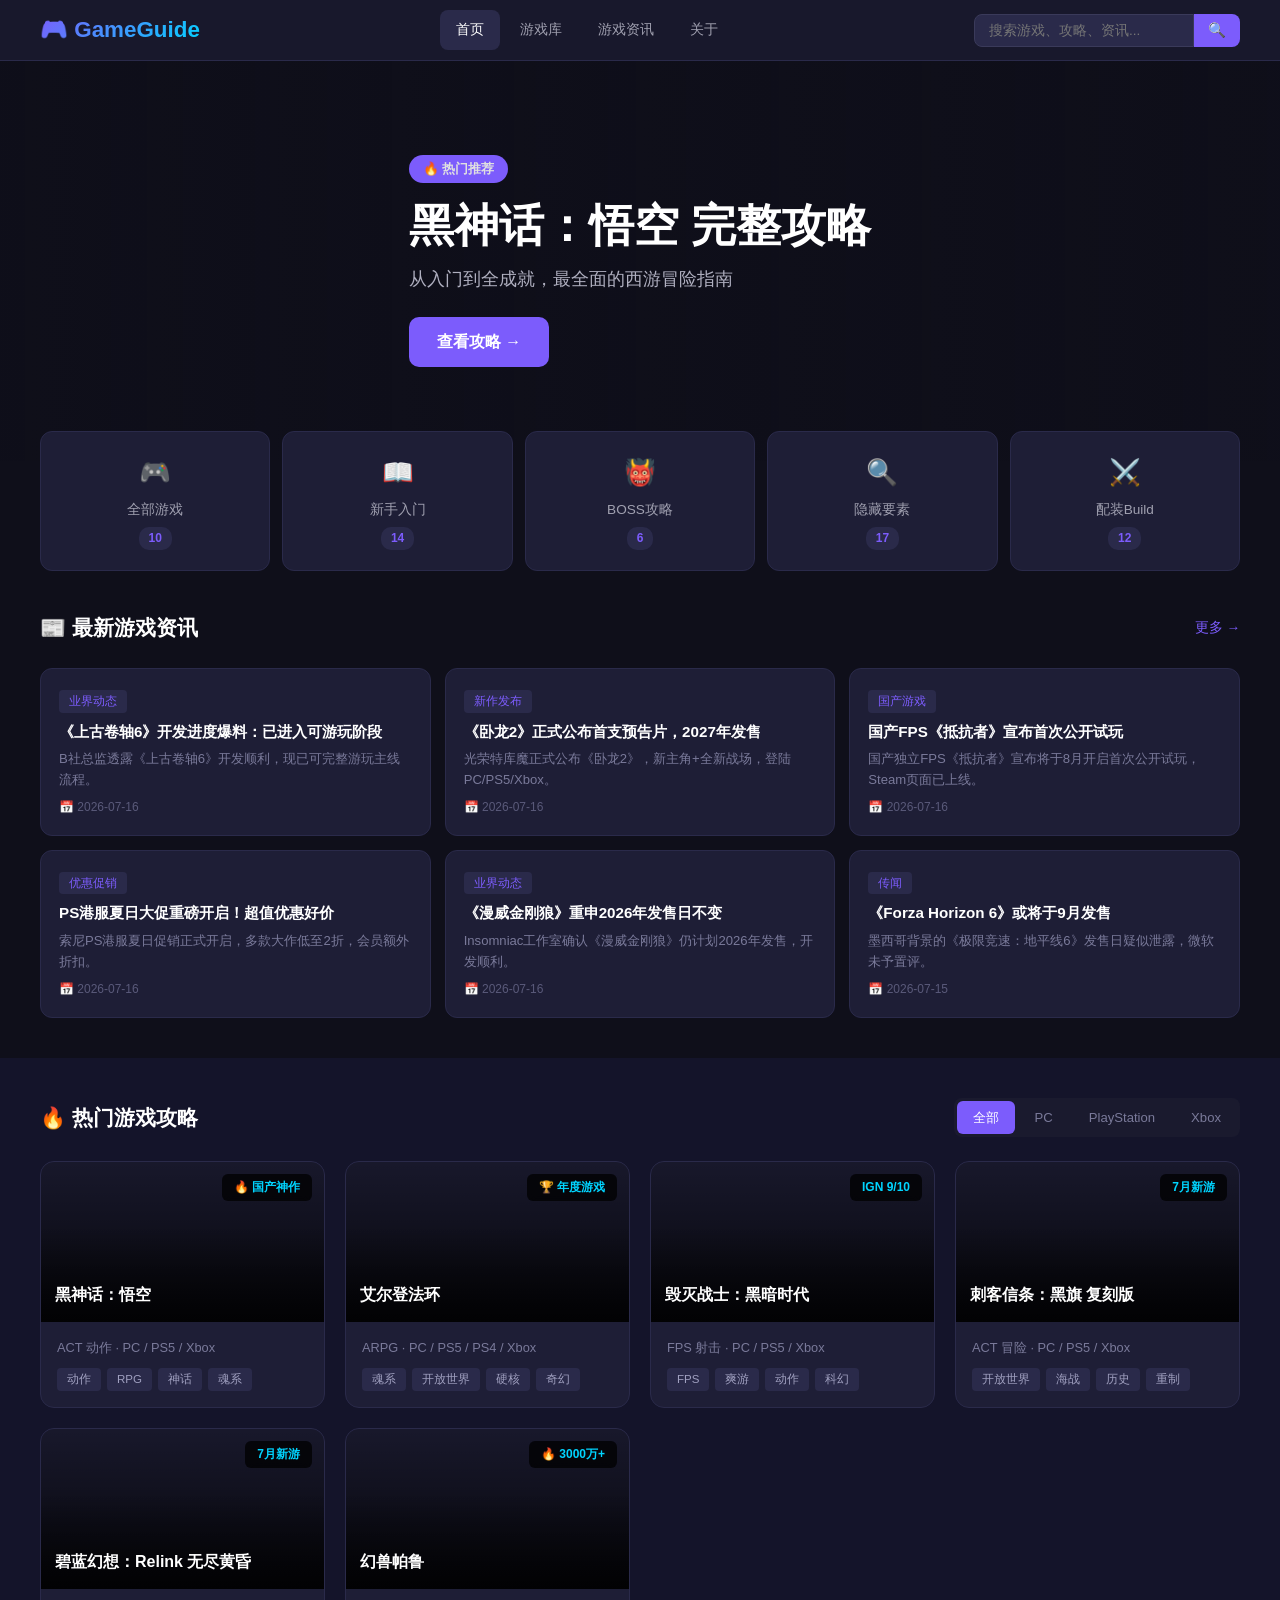
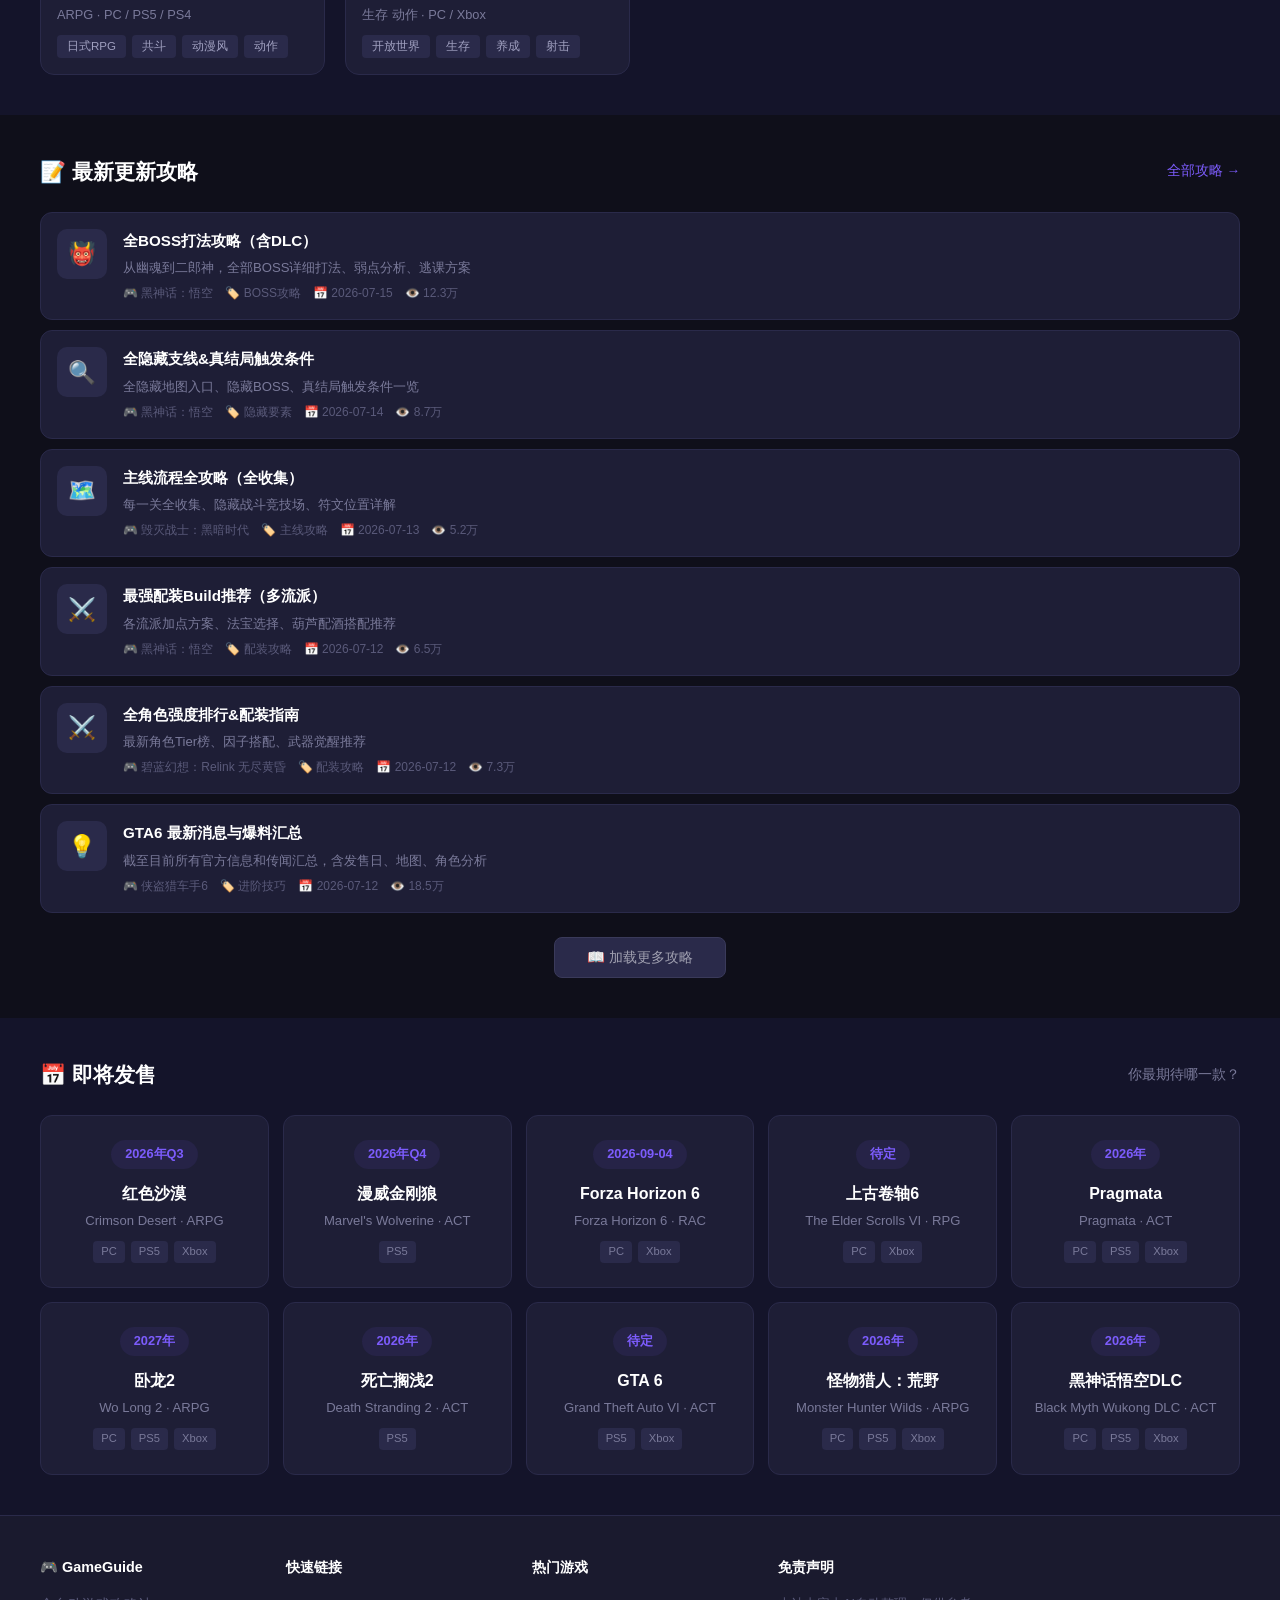
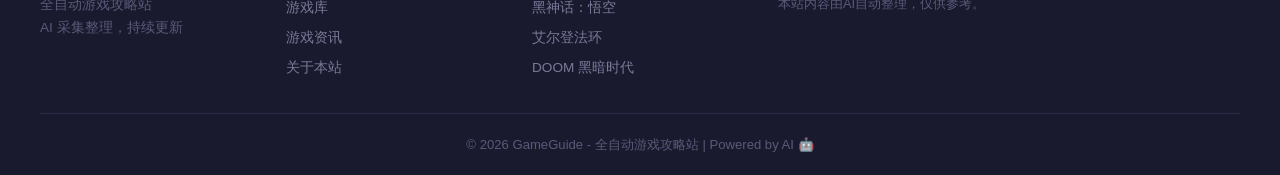
==== commit 04ae93cf: "功能升级：Banner轮播点、分页加载更多、面包屑导航、回到顶部、页面加载动画、攻略内容丰富模板、搜索攻略标题、统计显示" ====
--- a/index.html
+++ b/index.html
@@ -91,6 +91,9 @@
       <div class="guide-list" id="latestGuides">
         <!-- JS动态 -->
       </div>
+      <div class="load-more-wrap" id="loadMoreWrap" style="display:none;">
+        <button class="load-more-btn" onclick="loadMoreGuides()">📖 加载更多攻略</button>
+      </div>
     </div>
   </section>
 
--- a/css/style.css
+++ b/css/style.css
@@ -7,21 +7,33 @@
 img { max-width: 100%; height: auto; }
 ::selection { background: #7c5cfc40; color: #fff; }
 
+/* ===== 页面加载动画 ===== */
+.page-loading { opacity: 0; animation: fadeIn 0.4s ease forwards; }
+@keyframes fadeIn { from { opacity: 0; transform: translateY(10px); } to { opacity: 1; transform: translateY(0); } }
+.skeleton { background: linear-gradient(90deg, #1e1e36 25%, #2a2a4a 50%, #1e1e36 75%); background-size: 200% 100%; animation: shimmer 1.5s infinite; border-radius: 8px; }
+@keyframes shimmer { 0% { background-position: 200% 0; } 100% { background-position: -200% 0; } }
+
 /* ===== 头部导航 ===== */
 .header { background: rgba(26, 26, 46, 0.95); backdrop-filter: blur(10px); border-bottom: 1px solid #2a2a4a; position: sticky; top: 0; z-index: 100; }
 .header .container { display: flex; align-items: center; justify-content: space-between; padding: 0 20px; height: 60px; }
-.logo { font-size: 1.4rem; font-weight: 800; background: linear-gradient(135deg, #7c5cfc, #00d4ff); -webkit-background-clip: text; -webkit-text-fill-color: transparent; }
+.logo { font-size: 1.4rem; font-weight: 800; background: linear-gradient(135deg, #7c5cfc, #00d4ff); -webkit-background-clip: text; -webkit-text-fill-color: transparent; white-space: nowrap; }
 .nav { display: flex; gap: 4px; }
 .nav a { color: #a0a0b0; font-size: 0.9rem; padding: 8px 16px; border-radius: 8px; transition: 0.2s; }
 .nav a:hover, .nav a.active { background: #2a2a4a; color: #fff; }
 .search-box { display: flex; gap: 0; }
-.search-box input { background: #2a2a4a; border: 1px solid #3a3a5a; border-radius: 8px 0 0 8px; padding: 8px 14px; color: #fff; width: 220px; outline: none; font-size: 0.85rem; }
-.search-box input:focus { border-color: #7c5cfc; }
+.search-box input { background: #2a2a4a; border: 1px solid #3a3a5a; border-radius: 8px 0 0 8px; padding: 8px 14px; color: #fff; width: 220px; outline: none; font-size: 0.85rem; transition: 0.2s; }
+.search-box input:focus { border-color: #7c5cfc; width: 260px; }
 .search-box button { background: #7c5cfc; border: none; border-radius: 0 8px 8px 0; padding: 8px 14px; color: #fff; cursor: pointer; font-size: 0.9rem; }
 .menu-toggle { display: none; background: none; border: none; color: #fff; font-size: 1.4rem; cursor: pointer; }
 
+/* ===== 面包屑导航 ===== */
+.breadcrumb { display: flex; align-items: center; gap: 8px; font-size: 0.82rem; color: #5a5a7a; margin-bottom: 16px; flex-wrap: wrap; }
+.breadcrumb a { color: #7c5cfc; }
+.breadcrumb a:hover { color: #9b7fff; }
+.breadcrumb .sep { color: #3a3a5a; }
+
 /* ===== HERO 大图 ===== */
-.hero-banner { position: relative; min-height: 400px; display: flex; align-items: center; background-size: cover; background-position: center; }
+.hero-banner { position: relative; min-height: 400px; display: flex; align-items: center; background-size: cover; background-position: center; transition: background-image 0.8s ease; }
 .hero-banner::before { content: ''; position: absolute; inset: 0; background: linear-gradient(90deg, rgba(15,15,26,0.95) 0%, rgba(15,15,26,0.6) 50%, rgba(15,15,26,0.3) 100%); }
 .hero-content { position: relative; z-index: 1; max-width: 600px; padding: 60px 0; }
 .hero-tag { display: inline-block; background: #7c5cfc; padding: 4px 14px; border-radius: 20px; font-size: 0.8rem; font-weight: 600; margin-bottom: 16px; }
@@ -29,6 +41,9 @@
 .hero-content p { font-size: 1.1rem; color: #b0b0c0; margin-bottom: 24px; }
 .hero-btn { display: inline-block; background: #7c5cfc; color: #fff !important; padding: 12px 28px; border-radius: 10px; font-weight: 600; font-size: 1rem; transition: 0.2s; }
 .hero-btn:hover { background: #6a4ae0; transform: translateY(-2px); box-shadow: 0 8px 24px rgba(124,92,252,0.3); }
+.hero-dots { position: absolute; bottom: 20px; left: 50%; transform: translateX(-50%); display: flex; gap: 8px; z-index: 2; }
+.hero-dot { width: 10px; height: 10px; border-radius: 50%; background: rgba(255,255,255,0.3); cursor: pointer; transition: 0.2s; }
+.hero-dot.active { background: #7c5cfc; width: 28px; border-radius: 5px; }
 
 /* ===== 快捷入口 ===== */
 .quick-links { margin-top: -30px; position: relative; z-index: 2; }
@@ -37,14 +52,15 @@
 .quick-item:hover { border-color: #7c5cfc; transform: translateY(-2px); background: #22224a; }
 .qi-icon { display: block; font-size: 1.6rem; margin-bottom: 6px; }
 .qi-label { display: block; font-size: 0.85rem; font-weight: 500; }
-.qi-count { display: inline-block; margin-top: 6px; background: #2a2a4a; padding: 2px 10px; border-radius: 10px; font-size: 0.75rem; color: #7c5cfc; }
+.qi-count { display: inline-block; margin-top: 6px; background: #2a2a4a; padding: 2px 10px; border-radius: 10px; font-size: 0.75rem; color: #7c5cfc; font-weight: 600; }
 
 /* ===== Section ===== */
 .section { padding: 40px 0; }
 .bg-alt { background: #14142a; }
 .section-header { display: flex; justify-content: space-between; align-items: center; margin-bottom: 24px; flex-wrap: wrap; gap: 12px; }
 .section-header h2 { font-size: 1.3rem; font-weight: 700; color: #fff; }
-.more { color: #7c5cfc; font-size: 0.85rem; font-weight: 500; }
+.more { color: #7c5cfc; font-size: 0.85rem; font-weight: 500; cursor: pointer; }
+.more:hover { color: #9b7fff; }
 
 /* ===== 平台Tab ===== */
 .tab-bar { display: flex; gap: 4px; background: #1a1a2e; border-radius: 8px; padding: 3px; }
@@ -53,9 +69,14 @@
 
 /* ===== 游戏卡片 ===== */
 .game-grid { display: grid; grid-template-columns: repeat(auto-fill, minmax(280px, 1fr)); gap: 20px; }
-.game-card { background: #1e1e36; border-radius: 14px; overflow: hidden; transition: 0.25s; cursor: pointer; border: 1px solid #2a2a4a; }
+.game-card { background: #1e1e36; border-radius: 14px; overflow: hidden; transition: 0.25s; cursor: pointer; border: 1px solid #2a2a4a; animation: fadeIn 0.4s ease forwards; }
+.game-card:nth-child(2) { animation-delay: 0.05s; }
+.game-card:nth-child(3) { animation-delay: 0.1s; }
+.game-card:nth-child(4) { animation-delay: 0.15s; }
+.game-card:nth-child(5) { animation-delay: 0.2s; }
+.game-card:nth-child(6) { animation-delay: 0.25s; }
 .game-card:hover { transform: translateY(-5px); box-shadow: 0 12px 40px rgba(124,92,252,0.12); border-color: #7c5cfc40; }
-.game-card .card-img { height: 160px; background-size: cover; background-position: center; position: relative; display: flex; align-items: flex-end; padding: 12px; }
+.game-card .card-img { height: 160px; background-size: cover; background-position: center; position: relative; display: flex; align-items: flex-end; padding: 14px; }
 .game-card .card-img::after { content: ''; position: absolute; inset: 0; background: linear-gradient(0deg, rgba(0,0,0,0.7) 0%, transparent 60%); }
 .game-card .card-badge { position: absolute; top: 12px; right: 12px; background: rgba(0,0,0,0.75); backdrop-filter: blur(4px); padding: 4px 12px; border-radius: 6px; font-size: 0.75rem; color: #00d4ff; z-index: 1; font-weight: 600; }
 .game-card .card-title { position: relative; z-index: 1; font-size: 1rem; font-weight: 700; color: #fff; }
@@ -66,17 +87,24 @@
 
 /* ===== 攻略列表 ===== */
 .guide-list { display: flex; flex-direction: column; gap: 10px; }
-.guide-item { display: flex; gap: 16px; background: #1e1e36; border-radius: 12px; padding: 16px; border: 1px solid #2a2a4a; transition: 0.2s; cursor: pointer; }
+.guide-item { display: flex; gap: 16px; background: #1e1e36; border-radius: 12px; padding: 16px; border: 1px solid #2a2a4a; transition: 0.2s; cursor: pointer; animation: fadeIn 0.4s ease forwards; }
+.guide-item:nth-child(2) { animation-delay: 0.05s; }
+.guide-item:nth-child(3) { animation-delay: 0.1s; }
+.guide-item:nth-child(4) { animation-delay: 0.15s; }
+.guide-item:nth-child(5) { animation-delay: 0.2s; }
+.guide-item:nth-child(6) { animation-delay: 0.25s; }
+.guide-item:nth-child(7) { animation-delay: 0.3s; }
+.guide-item:nth-child(8) { animation-delay: 0.35s; }
 .guide-item:hover { border-color: #7c5cfc; background: #22224a; }
-.guide-item .guide-icon { width: 48px; height: 48px; border-radius: 10px; display: flex; align-items: center; justify-content: center; font-size: 1.3rem; flex-shrink: 0; background: #2a2a4a; }
+.guide-item .guide-icon { width: 50px; height: 50px; border-radius: 10px; display: flex; align-items: center; justify-content: center; font-size: 1.4rem; flex-shrink: 0; background: #2a2a4a; }
 .guide-item .guide-info { flex: 1; min-width: 0; }
 .guide-item .guide-info h3 { font-size: 0.95rem; color: #fff; margin-bottom: 4px; white-space: nowrap; overflow: hidden; text-overflow: ellipsis; }
 .guide-item .guide-info p { font-size: 0.82rem; color: #7a7a9a; display: -webkit-box; -webkit-line-clamp: 2; -webkit-box-orient: vertical; overflow: hidden; }
 .guide-item .guide-info .guide-meta { display: flex; gap: 12px; margin-top: 6px; font-size: 0.75rem; color: #5a5a7a; flex-wrap: wrap; }
 
-/* ===== 资讯轮播 ===== */
+/* ===== 资讯卡片 ===== */
 .news-carousel { display: grid; grid-template-columns: repeat(auto-fill, minmax(300px, 1fr)); gap: 14px; }
-.news-card { background: #1e1e36; border: 1px solid #2a2a4a; border-radius: 12px; padding: 18px; transition: 0.2s; cursor: pointer; }
+.news-card { background: #1e1e36; border: 1px solid #2a2a4a; border-radius: 12px; padding: 18px; transition: 0.2s; cursor: pointer; animation: fadeIn 0.4s ease forwards; }
 .news-card:hover { border-color: #7c5cfc40; }
 .news-card .news-tag { display: inline-block; background: #2a2a4a; padding: 2px 10px; border-radius: 4px; font-size: 0.72rem; color: #7c5cfc; margin-bottom: 8px; }
 .news-card h3 { font-size: 0.95rem; color: #fff; margin-bottom: 6px; line-height: 1.4; }
@@ -90,13 +118,16 @@
 .upcoming-card .date { display: inline-block; background: #7c5cfc15; color: #7c5cfc; padding: 4px 14px; border-radius: 20px; font-size: 0.8rem; font-weight: 600; margin-bottom: 12px; }
 .upcoming-card h3 { font-size: 1rem; color: #fff; margin-bottom: 4px; }
 .upcoming-card p { font-size: 0.82rem; color: #7a7a9a; }
-.upcoming-card .plat { display: flex; gap: 6px; justify-content: center; margin-top: 10px; }
+.upcoming-card .plat { display: flex; gap: 6px; justify-content: center; margin-top: 10px; flex-wrap: wrap; }
 .upcoming-card .plat span { background: #2a2a4a; padding: 2px 8px; border-radius: 4px; font-size: 0.7rem; color: #7a7a9a; }
+
+/* ===== 分页按钮 ===== */
+.load-more-wrap { text-align: center; margin-top: 24px; }
+.load-more-btn { background: #2a2a4a; border: 1px solid #3a3a5a; color: #a0a0b0; padding: 10px 32px; border-radius: 8px; font-size: 0.9rem; cursor: pointer; transition: 0.2s; }
+.load-more-btn:hover { background: #3a3a5a; border-color: #7c5cfc; color: #fff; }
 
 /* ===== 详情页 ===== */
 .guide-detail { padding: 40px 0; }
-.guide-detail .back { display: inline-flex; align-items: center; gap: 4px; margin-bottom: 20px; color: #7a7a9a; font-size: 0.9rem; }
-.guide-detail .back:hover { color: #7c5cfc; }
 .guide-detail h1 { font-size: 2rem; font-weight: 800; color: #fff; margin-bottom: 16px; line-height: 1.3; }
 .guide-detail .detail-meta { display: flex; gap: 16px; margin-bottom: 24px; color: #7a7a9a; font-size: 0.85rem; flex-wrap: wrap; }
 .guide-detail .detail-meta span { display: flex; align-items: center; gap: 4px; }
@@ -112,7 +143,7 @@
 .guide-detail .content .warn-block { background: #2e1a1a; border-left: 3px solid #ff5555; padding: 14px 18px; border-radius: 0 10px 10px 0; margin: 18px 0; }
 .guide-detail .content .warn-block strong { color: #ff5555; }
 .guide-detail .content table { width: 100%; border-collapse: collapse; margin: 16px 0; font-size: 0.9rem; }
-.guide-detail .content th { background: #2a2a4a; padding: 10px 14px; text-align: left; color: #a0a0c0; border: 1px solid #3a3a5a; }
+.guide-detail .content th { background: #2a2a4a; padding: 10px 14px; text-align: left; color: #a0a0c0; border: 1px solid #3a3a5a; font-weight: 600; }
 .guide-detail .content td { padding: 10px 14px; border: 1px solid #2a2a4a; }
 .guide-detail .content tr:nth-child(even) td { background: #1a1a30; }
 .guide-detail .toc { background: #1a1a2e; border: 1px solid #2a2a4a; border-radius: 10px; padding: 20px; margin-bottom: 24px; }
@@ -120,10 +151,14 @@
 .guide-detail .toc a { display: block; padding: 6px 0; color: #7a7a9a; font-size: 0.9rem; }
 .guide-detail .toc a:hover { color: #7c5cfc; }
 .guide-detail .toc a::before { content: '▸ '; color: #7c5cfc; }
+.guide-detail .content .stat-grid { display: grid; grid-template-columns: repeat(auto-fill, minmax(160px, 1fr)); gap: 12px; margin: 16px 0; }
+.guide-detail .content .stat-box { background: #1e1e36; border: 1px solid #2a2a4a; border-radius: 10px; padding: 14px; text-align: center; }
+.guide-detail .content .stat-box .num { font-size: 1.3rem; font-weight: 700; color: #7c5cfc; }
+.guide-detail .content .stat-box .label { font-size: 0.78rem; color: #7a7a9a; margin-top: 2px; }
 
 /* ===== 游戏详情 ===== */
 .game-detail { padding: 40px 0; }
-.game-detail .game-header { display: flex; gap: 30px; margin-bottom: 30px; }
+.game-detail .game-header { display: flex; gap: 30px; margin-bottom: 24px; }
 .game-detail .game-header .info { flex: 1; }
 .game-detail .game-header .info h1 { font-size: 2rem; color: #fff; margin-bottom: 8px; }
 .game-detail .game-header .info .game-meta { color: #7a7a9a; font-size: 0.85rem; margin-bottom: 12px; }
@@ -131,21 +166,26 @@
 .game-detail .game-header .info .game-tags span { background: #2a2a4a; padding: 4px 12px; border-radius: 6px; font-size: 0.8rem; color: #a0a0c0; }
 .game-detail .game-header .cover { width: 300px; height: 170px; border-radius: 14px; background-size: cover; background-position: center; flex-shrink: 0; position: relative; overflow: hidden; }
 .game-detail .game-header .cover::after { content: ''; position: absolute; inset: 0; background: linear-gradient(0deg, rgba(0,0,0,0.4) 0%, transparent 60%); }
+.guide-count-badge { display: inline-flex; align-items: center; gap: 4px; background: #7c5cfc15; border: 1px solid #7c5cfc30; padding: 6px 14px; border-radius: 8px; color: #7c5cfc; font-size: 0.85rem; }
 
 /* ===== 游戏库页 ===== */
 .games-page { padding: 40px 0; }
-.games-page .page-header { margin-bottom: 30px; }
+.games-page .page-header { margin-bottom: 24px; }
 .games-page .page-header h1 { font-size: 1.8rem; font-weight: 800; color: #fff; margin-bottom: 8px; }
 .games-page .filter-bar { display: flex; gap: 8px; flex-wrap: wrap; margin-bottom: 24px; }
 .games-page .filter-bar .filter-btn { background: #1e1e36; border: 1px solid #2a2a4a; padding: 8px 18px; border-radius: 8px; color: #a0a0b0; font-size: 0.85rem; cursor: pointer; transition: 0.2s; }
 .games-page .filter-bar .filter-btn:hover, .games-page .filter-bar .filter-btn.active { background: #2a2a4a; border-color: #7c5cfc; color: #fff; }
 
-/* ===== 资讯页 ===== */
-.news-page { padding: 40px 0; }
-
-/* ===== 关于页 ===== */
-.about-page { padding: 60px 0; }
-.about-page h1 { font-size: 1.8rem; color: #fff; margin-bottom: 20px; }
+/* ===== 搜索空结果 ===== */
+.empty-state { text-align: center; padding: 80px 20px; }
+.empty-state .icon { font-size: 3rem; margin-bottom: 16px; }
+.empty-state h3 { color: #fff; font-size: 1.2rem; margin-bottom: 8px; }
+.empty-state p { color: #7a7a9a; font-size: 0.9rem; }
+
+/* ===== 回到顶部 ===== */
+.back-to-top { position: fixed; bottom: 30px; right: 30px; width: 44px; height: 44px; border-radius: 50%; background: #7c5cfc; border: none; color: #fff; font-size: 1.2rem; cursor: pointer; box-shadow: 0 4px 16px rgba(124,92,252,0.3); opacity: 0; transform: translateY(20px); transition: 0.3s; z-index: 99; }
+.back-to-top.show { opacity: 1; transform: translateY(0); }
+.back-to-top:hover { background: #6a4ae0; transform: translateY(-2px); }
 
 /* ===== Footer ===== */
 .footer { background: #1a1a2e; border-top: 1px solid #2a2a4a; padding: 40px 0 0; }
@@ -164,9 +204,10 @@
   .nav a { padding: 10px 0; }
   .menu-toggle { display: block; }
   .search-box { margin-left: auto; }
-  .search-box input { width: 140px; }
+  .search-box input { width: 120px; }
+  .search-box input:focus { width: 160px; }
   
-  .hero-banner { min-height: 300px; }
+  .hero-banner { min-height: 280px; }
   .hero-content h1 { font-size: 1.6rem; }
   .hero-content p { font-size: 0.95rem; }
   
@@ -180,10 +221,14 @@
   .game-detail .game-header { flex-direction: column; }
   .game-detail .game-header .cover { width: 100%; height: 200px; }
   .guide-detail h1 { font-size: 1.4rem; }
+  .back-to-top { bottom: 16px; right: 16px; width: 38px; height: 38px; font-size: 1rem; }
 }
 
 @media (max-width: 480px) {
   .quick-grid { grid-template-columns: repeat(2, 1fr); }
   .upcoming-grid { grid-template-columns: 1fr; }
   .search-box input { width: 100px; }
+  .search-box input:focus { width: 130px; }
+  .hero-banner { min-height: 240px; }
+  .hero-content h1 { font-size: 1.3rem; }
 }
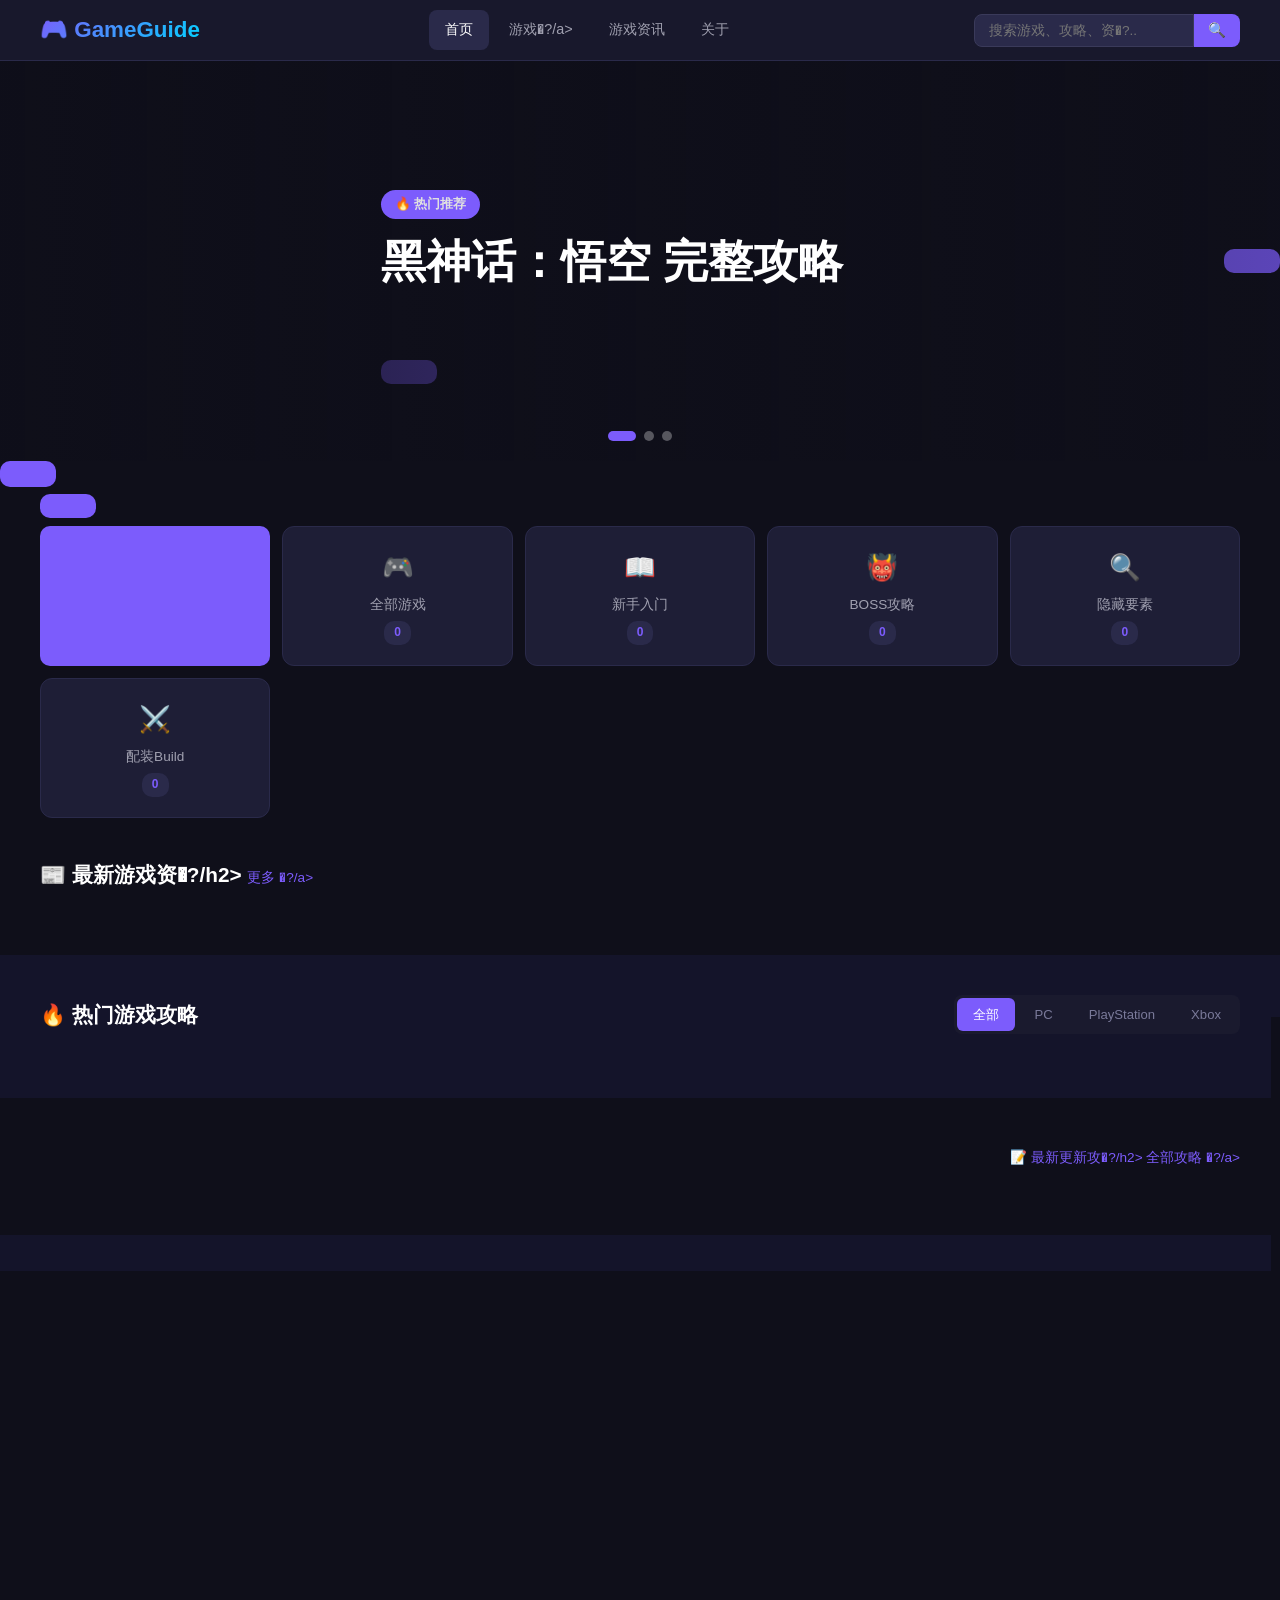
==== commit f86df7f5: "新增SVG Logo和Favicon，统一品牌形象" ====
--- a/index.html
+++ b/index.html
@@ -1,6 +1,7 @@
 <!DOCTYPE html>
 <html lang="zh-CN">
 <head>
+  <link rel="icon" href="favicon.svg" type="image/svg+xml">
   <meta charset="UTF-8">
   <meta name="viewport" content="width=device-width, initial-scale=1.0">
   <title>GameGuide - 全自动游戏攻略站</title>
@@ -13,15 +14,15 @@
       <a href="/" class="logo">🎮 GameGuide</a>
       <nav class="nav">
         <a href="index.html" class="active">首页</a>
-        <a href="games.html">游戏库</a>
+        <a href="games.html">游戏�?/a>
         <a href="news.html">游戏资讯</a>
         <a href="about.html">关于</a>
       </nav>
       <div class="search-box">
-        <input type="text" id="searchInput" placeholder="搜索游戏、攻略、资讯..." onkeydown="if(event.key==='Enter') searchGame()">
+        <input type="text" id="searchInput" placeholder="搜索游戏、攻略、资�?.." onkeydown="if(event.key==='Enter') searchGame()">
         <button onclick="searchGame()">🔍</button>
       </div>
-      <button class="menu-toggle" onclick="toggleMenu()">☰</button>
+      <button class="menu-toggle" onclick="toggleMenu()">�?/button>
     </div>
   </header>
 
@@ -30,9 +31,9 @@
     <div class="container">
       <div class="hero-content">
         <div class="hero-tag">🔥 热门推荐</div>
-        <h1 id="heroTitle">黑神话：悟空 全攻略</h1>
-        <p id="heroDesc">从入门到全成就，最完整的西游冒险指南</p>
-        <a class="hero-btn" id="heroLink" href="game.html?id=wukong">查看攻略 →</a>
+        <h1 id="heroTitle">黑神话：悟空 全攻�?/h1>
+        <p id="heroDesc">从入门到全成就，最完整的西游冒险指�?/p>
+        <a class="hero-btn" id="heroLink" href="game.html?id=wukong">查看攻略 �?/a>
       </div>
     </div>
   </section>
@@ -50,15 +51,15 @@
     </div>
   </section>
 
-  <!-- 最新资讯 -->
+  <!-- 最新资�?-->
   <section class="section">
     <div class="container">
       <div class="section-header">
-        <h2>📰 最新游戏资讯</h2>
-        <a href="news.html" class="more">更多 →</a>
+        <h2>📰 最新游戏资�?/h2>
+        <a href="news.html" class="more">更多 �?/a>
       </div>
       <div class="news-carousel" id="newsList">
-        <!-- JS动态 -->
+        <!-- JS动�?-->
       </div>
     </div>
   </section>
@@ -76,20 +77,20 @@
         </div>
       </div>
       <div class="game-grid" id="hotGames">
-        <!-- JS动态 -->
+        <!-- JS动�?-->
       </div>
     </div>
   </section>
 
-  <!-- 最新攻略 -->
+  <!-- 最新攻�?-->
   <section class="section">
     <div class="container">
       <div class="section-header">
-        <h2>📝 最新更新攻略</h2>
-        <a href="games.html" class="more">全部攻略 →</a>
+        <h2>📝 最新更新攻�?/h2>
+        <a href="games.html" class="more">全部攻略 �?/a>
       </div>
       <div class="guide-list" id="latestGuides">
-        <!-- JS动态 -->
+        <!-- JS动�?-->
       </div>
       <div class="load-more-wrap" id="loadMoreWrap" style="display:none;">
         <button class="load-more-btn" onclick="loadMoreGuides()">📖 加载更多攻略</button>
@@ -105,7 +106,7 @@
         <span class="more" style="color:#7a7a9a;">你最期待哪一款？</span>
       </div>
       <div class="upcoming-grid" id="upcomingGames">
-        <!-- JS动态 -->
+        <!-- JS动�?-->
       </div>
     </div>
   </section>
@@ -116,23 +117,23 @@
       <div class="footer-grid">
         <div class="footer-col">
           <h4>🎮 GameGuide</h4>
-          <p>全自动游戏攻略站<br>AI 采集整理，持续更新</p>
+          <p>全自动游戏攻略站<br>AI 采集整理，持续更�?/p>
         </div>
         <div class="footer-col">
-          <h4>快速链接</h4>
-          <a href="games.html">游戏库</a>
+          <h4>快速链�?/h4>
+          <a href="games.html">游戏�?/a>
           <a href="news.html">游戏资讯</a>
           <a href="about.html">关于本站</a>
         </div>
         <div class="footer-col">
           <h4>热门游戏</h4>
           <a href="game.html?id=wukong">黑神话：悟空</a>
-          <a href="game.html?id=elden-ring">艾尔登法环</a>
+          <a href="game.html?id=elden-ring">艾尔登法�?/a>
           <a href="game.html?id=doom-tda">DOOM 黑暗时代</a>
         </div>
         <div class="footer-col">
           <h4>免责声明</h4>
-          <p style="font-size:0.8rem;color:#5a5a7a;">本站内容由AI自动整理，仅供参考。</p>
+          <p style="font-size:0.8rem;color:#5a5a7a;">本站内容由AI自动整理，仅供参考�?/p>
         </div>
       </div>
       <div class="footer-bottom">
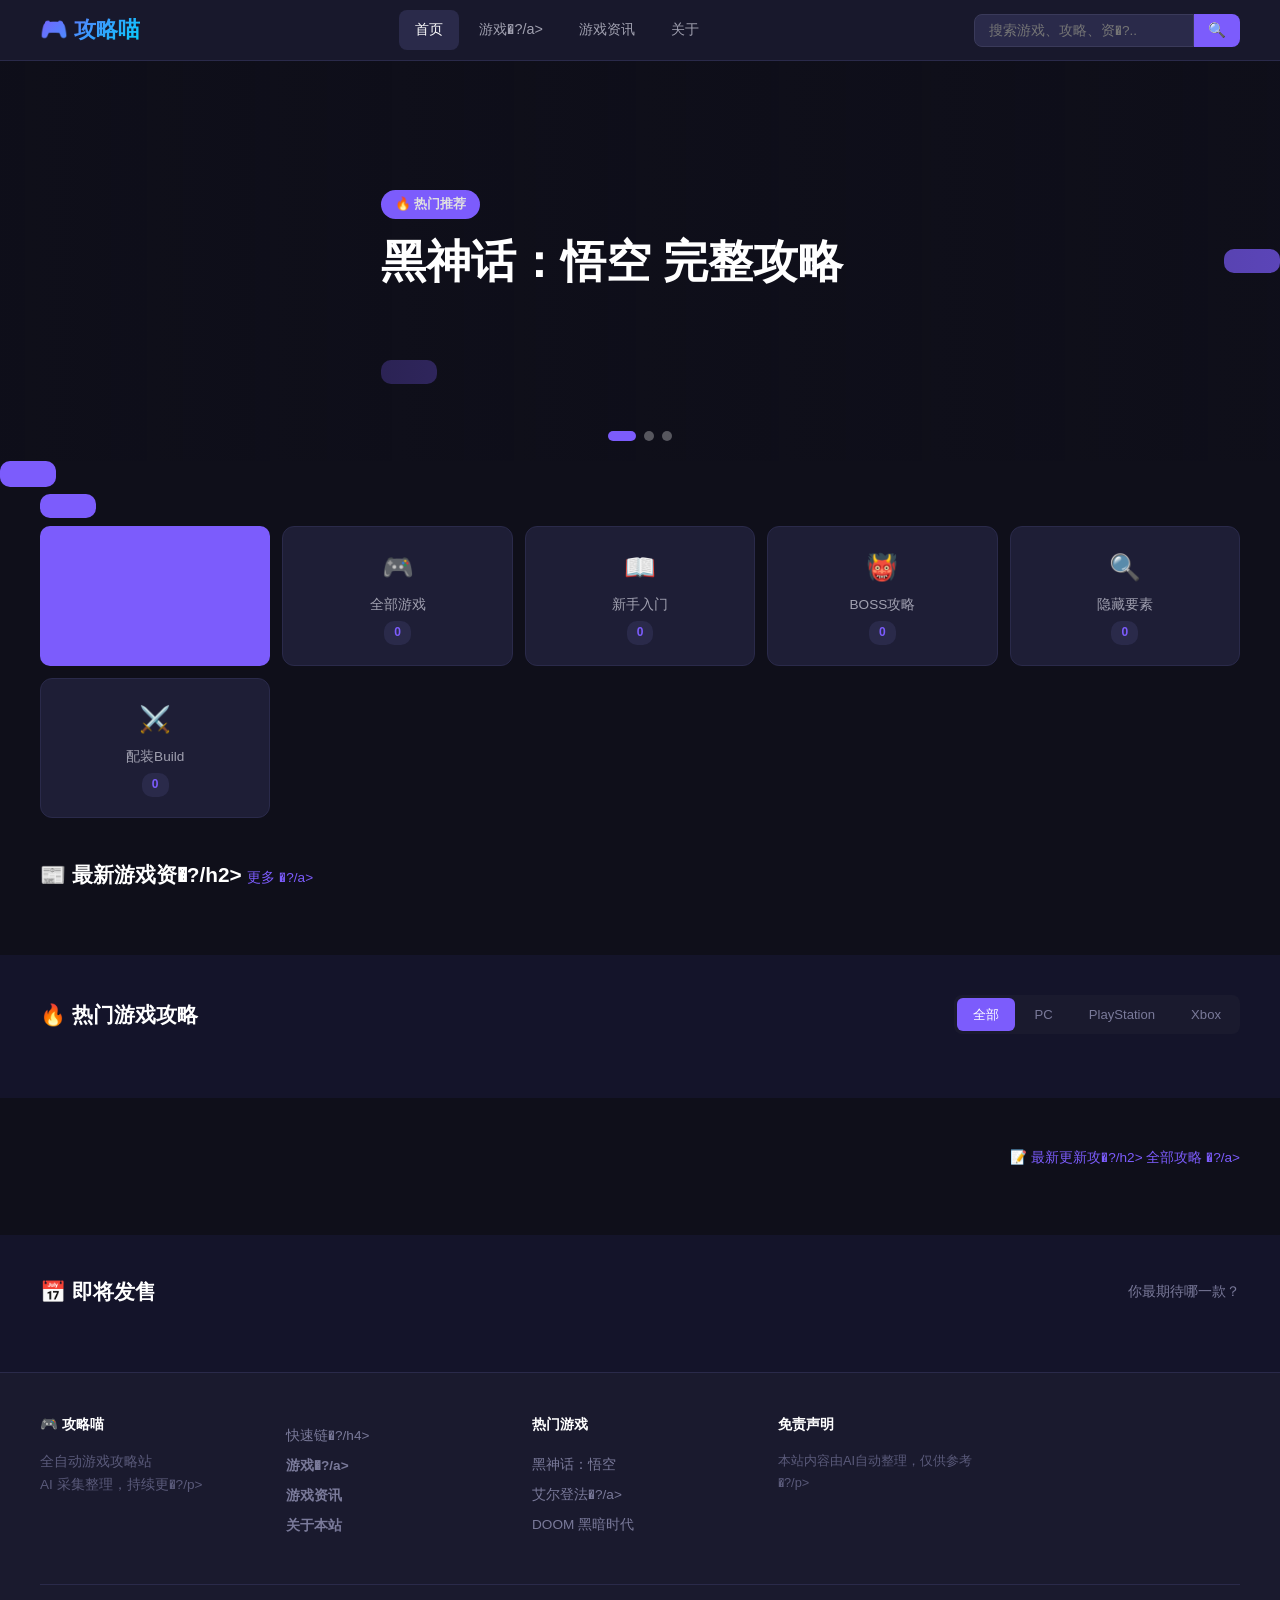
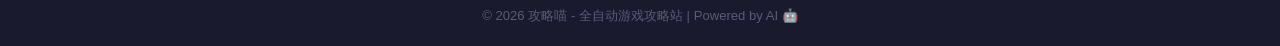
==== commit 5c20e5ef: "品牌升级: GameGuide → 攻略喵 + 新Logo + 新Favicon" ====
--- a/index.html
+++ b/index.html
@@ -4,14 +4,14 @@
   <link rel="icon" href="favicon.svg" type="image/svg+xml">
   <meta charset="UTF-8">
   <meta name="viewport" content="width=device-width, initial-scale=1.0">
-  <title>GameGuide - 全自动游戏攻略站</title>
+  <title>攻略喵 - 全自动游戏攻略站</title>
   <link rel="stylesheet" href="css/style.css">
 </head>
 <body>
   <!-- 顶部导航 -->
   <header class="header">
     <div class="container">
-      <a href="/" class="logo">🎮 GameGuide</a>
+      <a href="/" class="logo">🎮 攻略喵</a>
       <nav class="nav">
         <a href="index.html" class="active">首页</a>
         <a href="games.html">游戏�?/a>
@@ -116,7 +116,7 @@
     <div class="container">
       <div class="footer-grid">
         <div class="footer-col">
-          <h4>🎮 GameGuide</h4>
+          <h4>🎮 攻略喵</h4>
           <p>全自动游戏攻略站<br>AI 采集整理，持续更�?/p>
         </div>
         <div class="footer-col">
@@ -137,7 +137,7 @@
         </div>
       </div>
       <div class="footer-bottom">
-        <p>© 2026 GameGuide - 全自动游戏攻略站 | Powered by AI 🤖</p>
+        <p>© 2026 攻略喵 - 全自动游戏攻略站 | Powered by AI 🤖</p>
       </div>
     </div>
   </footer>
